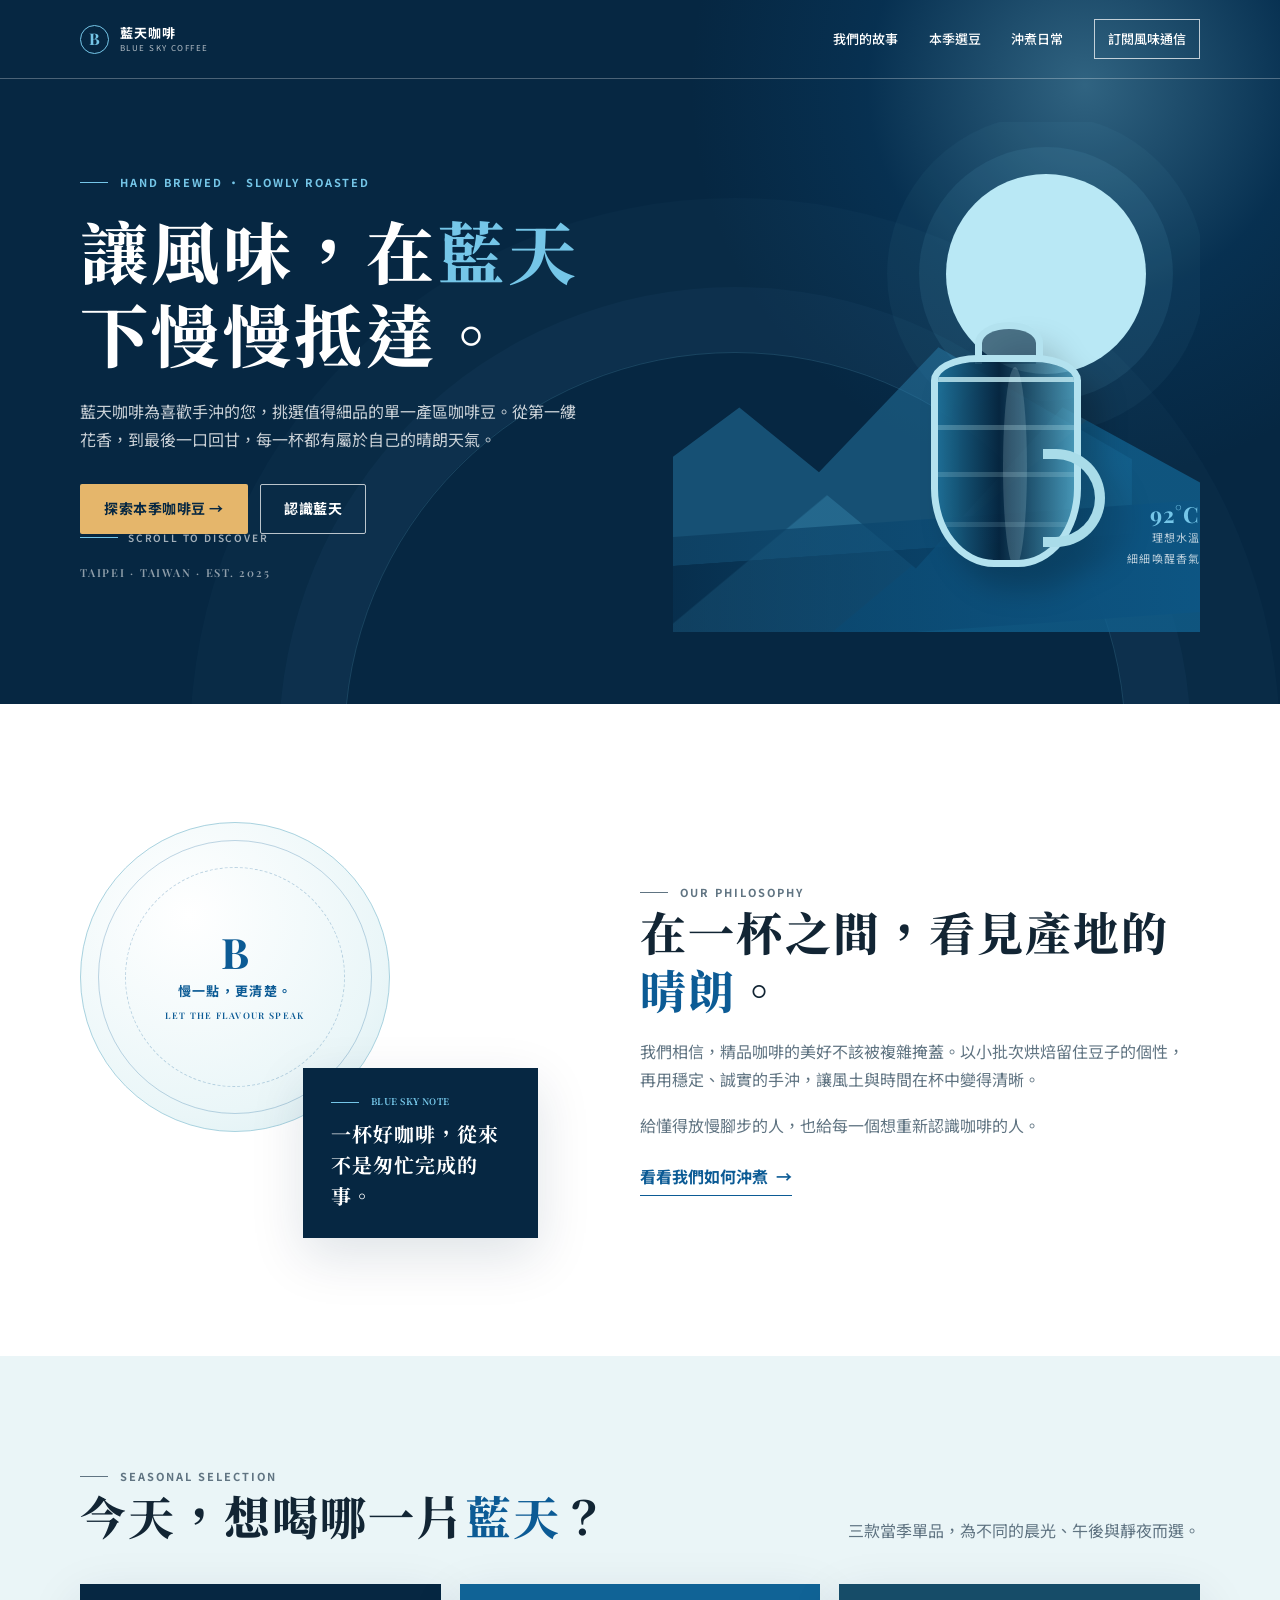
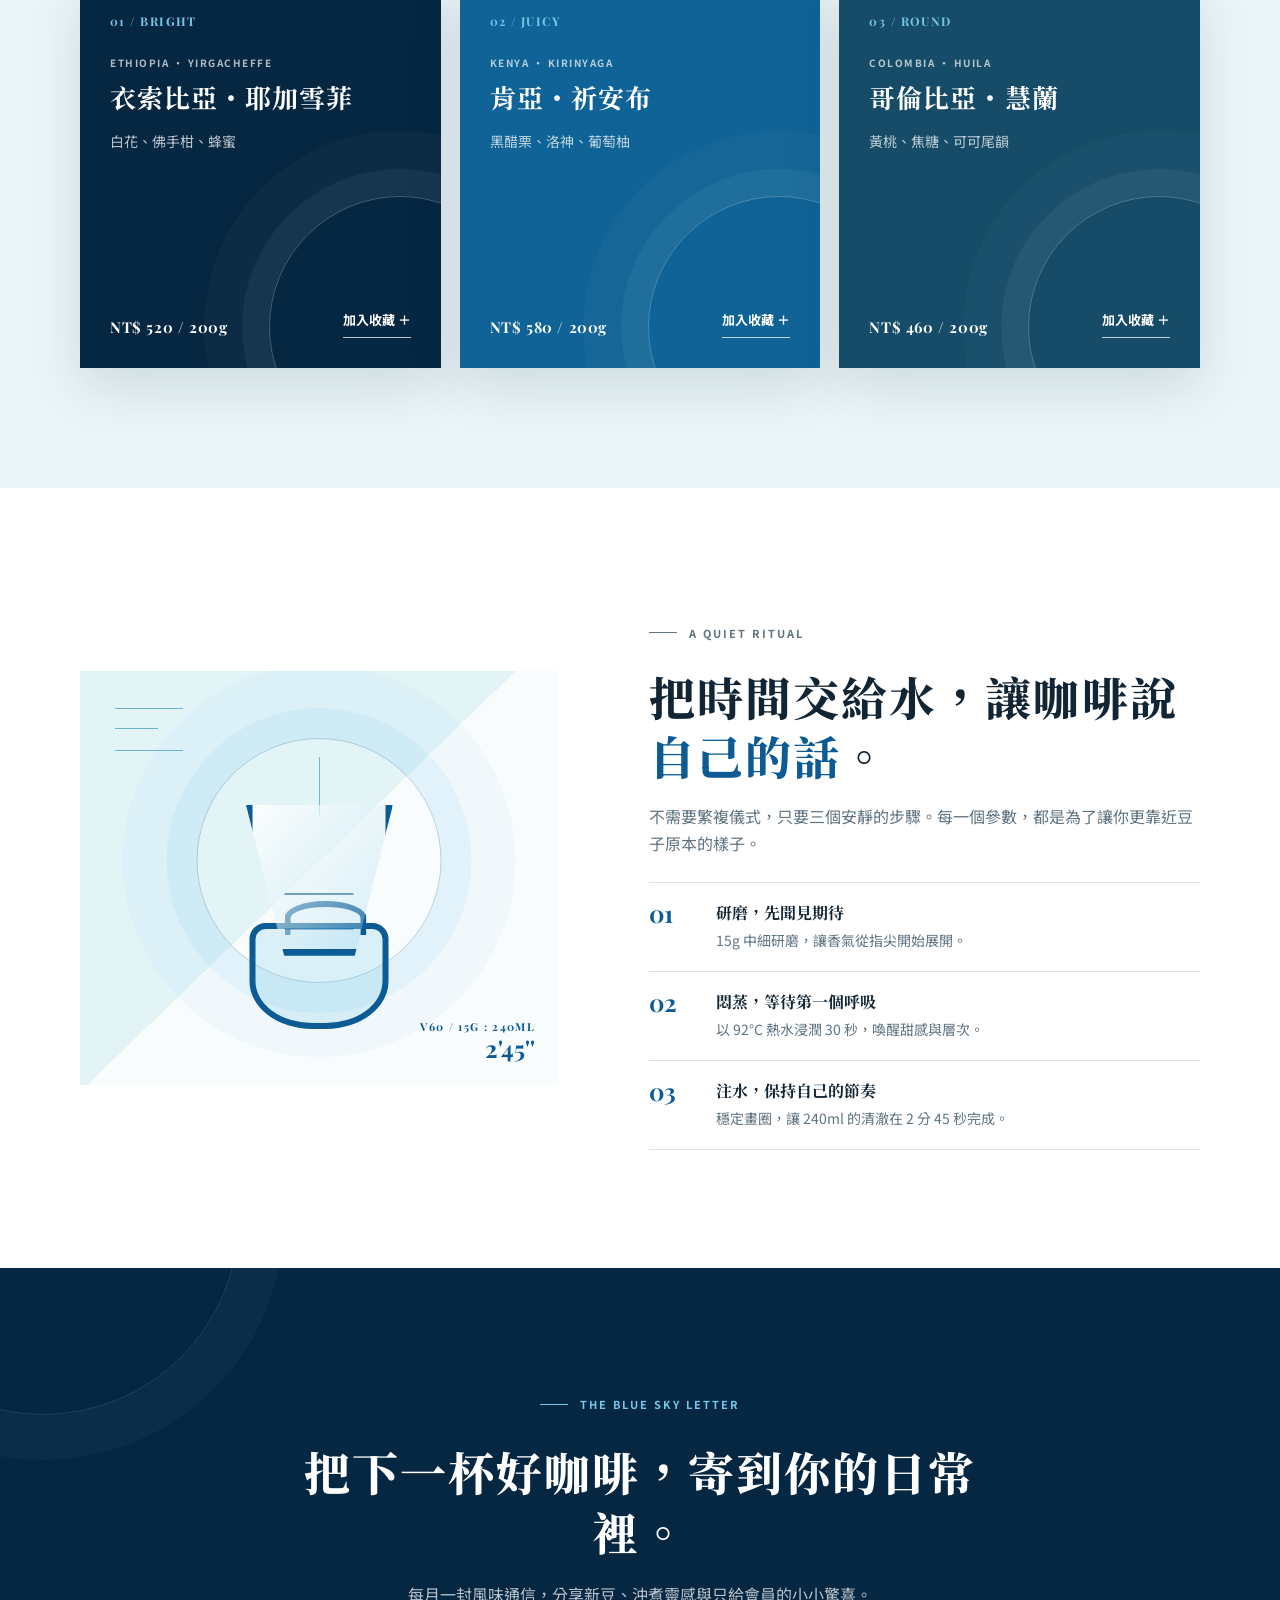
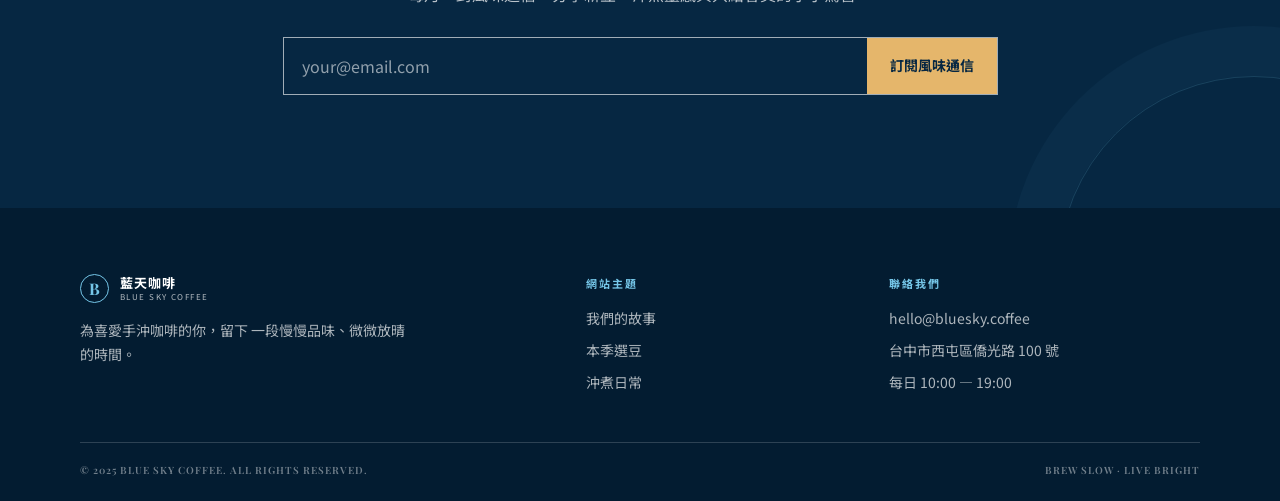
==== onepage/index.html @ f4da124b "Initial commit" ====
<!doctype html>
<html lang="zh-Hant">
<head>
  <meta charset="UTF-8">
  <meta name="viewport" content="width=device-width, initial-scale=1.0">
  <meta name="description" content="藍天咖啡，為手沖咖啡愛好者挑選當季精品咖啡豆，讓每一杯都清澈、明亮、值得細品。">
  <title>藍天咖啡｜讓風味，慢慢抵達</title>
  <link rel="preconnect" href="https://fonts.googleapis.com">
  <link rel="preconnect" href="https://fonts.gstatic.com" crossorigin>
  <link href="https://fonts.googleapis.com/css2?family=Noto+Sans+TC:wght@400;500;600;700&family=Noto+Serif+TC:wght@600;700;800;900&family=Playfair+Display:wght@600;700&display=swap" rel="stylesheet">
  <style>
    :root {
      --navy: #062742;
      --blue: #0c5b95;
      --sky: #75c6e8;
      --mist: #eaf5f7;
      --cream: #fbfaf6;
      --ink: #122534;
      --muted: #607482;
      --line: #d7e4e8;
      --sand: #e5b66b;
      --shadow: 0 18px 50px rgba(6, 39, 66, .13);
    }

    * { box-sizing: border-box; }
    html { scroll-behavior: smooth; }
    body {
      margin: 0;
      color: var(--ink);
      background: var(--cream);
      font: 16px/1.7 "Noto Sans TC", sans-serif;
      -webkit-font-smoothing: antialiased;
    }
    a { color: inherit; text-decoration: none; }
    button, input { font: inherit; }
    button { cursor: pointer; }
    .wrap { width: min(1120px, calc(100% - 48px)); margin: 0 auto; }
    .eyebrow {
      display: flex;
      align-items: center;
      gap: 12px;
      margin: 0 0 18px;
      color: var(--blue);
      font-size: 11px;
      font-weight: 700;
      letter-spacing: .18em;
    }
    .eyebrow::before { width: 28px; height: 1px; background: currentColor; content: ""; }
    .section-title {
      margin: 0;
      font: 800 clamp(30px, 4vw, 46px)/1.28 "Noto Serif TC", serif;
      letter-spacing: .045em;
    }
    .text-blue { color: var(--blue); }
    .button, .outline-link {
      display: inline-flex;
      min-height: 50px;
      align-items: center;
      justify-content: center;
      padding: 10px 23px;
      border: 1px solid transparent;
      border-radius: 2px;
      font-size: 14px;
      font-weight: 700;
      letter-spacing: .04em;
      transition: transform .25s ease, background-color .25s ease, color .25s ease, border-color .25s ease;
    }
    .button:hover, .outline-link:hover { transform: translateY(-2px); }
    .button--sand { color: var(--navy); background: var(--sand); }
    .button--sand:hover { background: #f1cb8b; }
    .button--dark { color: var(--navy); background: #fff; }
    .outline-link { border-color: rgba(255,255,255,.72); color: #fff; }
    .outline-link:hover { color: var(--navy); background: #fff; }
    :focus-visible { outline: 3px solid var(--sky); outline-offset: 4px; }

    /* Header & hero */
    .site-header { position: absolute; z-index: 20; top: 0; left: 0; width: 100%; border-bottom: 1px solid rgba(255,255,255,.28); }
    .nav { min-height: 78px; display: flex; align-items: center; justify-content: space-between; gap: 20px; }
    .brand { display: inline-flex; align-items: center; gap: 11px; color: #fff; }
    .brand-mark { width: 29px; height: 29px; display: grid; place-items: center; border: 1px solid var(--sky); border-radius: 50%; color: var(--sky); font: 700 16px/1 "Playfair Display", serif; }
    .brand-copy { display: grid; line-height: 1.05; }
    .brand-copy strong { font-size: 13px; letter-spacing: .08em; }
    .brand-copy small { margin-top: 4px; font-size: 8px; letter-spacing: .18em; opacity: .7; }
    .nav-links { display: flex; align-items: center; gap: clamp(16px, 2.4vw, 31px); }
    .nav-links a { position: relative; color: #fff; font-size: 13px; font-weight: 500; white-space: nowrap; }
    .nav-links a:not(.nav-cta)::after { position: absolute; right: 0; bottom: -5px; left: auto; width: 0; height: 1px; background: var(--sky); content: ""; transition: width .25s ease; }
    .nav-links a:not(.nav-cta):hover::after { right: auto; left: 0; width: 100%; }
    .nav-links .nav-cta { padding: 8px 13px; border: 1px solid rgba(255,255,255,.72); }
    .nav-links .nav-cta:hover { color: var(--navy); background: #fff; }
    .menu-toggle { display: none; width: 42px; height: 42px; border: 1px solid rgba(255,255,255,.7); color: #fff; background: transparent; font-size: 23px; line-height: 1; }

    .hero { position: relative; min-height: 704px; overflow: hidden; color: #fff; background: var(--navy); isolation: isolate; }
    .hero::before { position: absolute; z-index: -2; top: -320px; right: -210px; width: 810px; height: 810px; border-radius: 50%; background: radial-gradient(circle, rgba(117,198,232,.38), rgba(12,91,149,.18) 38%, transparent 69%); content: ""; }
    .hero::after { position: absolute; z-index: -1; right: 12%; bottom: -430px; width: 780px; height: 780px; border: 1px solid rgba(117,198,232,.18); border-radius: 50%; box-shadow: 0 0 0 65px rgba(117,198,232,.035), 0 0 0 154px rgba(117,198,232,.025); content: ""; }
    .hero-grid { min-height: 704px; display: grid; grid-template-columns: 1.02fr .98fr; gap: 45px; align-items: center; padding: 122px 0 72px; }
    .hero-copy { position: relative; z-index: 2; }
    .hero .eyebrow { color: var(--sky); }
    .hero h1 { max-width: 650px; margin: 0 0 23px; font: 800 clamp(42px, 5.5vw, 68px)/1.22 "Noto Serif TC", serif; letter-spacing: .05em; }
    .hero h1 span { color: var(--sky); }
    .hero-lede { max-width: 500px; margin: 0; color: rgba(255,255,255,.79); font-size: 16px; }
    .hero-actions { display: flex; flex-wrap: wrap; gap: 12px; margin-top: 31px; }
    .hero-note { margin: 31px 0 0; color: rgba(255,255,255,.55); font: 600 11px/1.5 "Playfair Display", serif; letter-spacing: .16em; }
    .scroll-cue { position: absolute; bottom: 35px; left: 0; display: flex; align-items: center; gap: 10px; color: rgba(255,255,255,.63); font-size: 10px; font-weight: 600; letter-spacing: .18em; }
    .scroll-cue::before { width: 38px; height: 1px; background: var(--sky); content: ""; }

    .hero-art { position: relative; align-self: stretch; min-height: 470px; overflow: hidden; }
    .hero-art .sun { position: absolute; top: 52px; right: 54px; width: clamp(138px, 18vw, 200px); aspect-ratio: 1; border-radius: 50%; background: #b9e8f5; box-shadow: 0 0 0 27px rgba(117,198,232,.09), 0 0 0 59px rgba(117,198,232,.045); }
    .mountain { position: absolute; right: -11%; bottom: 6px; width: 116%; height: 260px; transform: skewY(-9deg); transform-origin: right bottom; background: linear-gradient(146deg, transparent 0 27%, rgba(61,145,184,.36) 27.3% 48%, rgba(17,97,143,.77) 48.3%); clip-path: polygon(0 62%, 28% 20%, 44% 57%, 68% 4%, 100% 57%, 100% 100%, 0 100%); }
    .mountain--back { right: 13%; bottom: 98px; width: 108%; height: 220px; opacity: .46; transform: skewY(-4deg); background: #2a81ae; clip-path: polygon(0 84%, 31% 30%, 45% 62%, 66% 9%, 100% 66%, 100% 100%, 0 100%); }
    .horizon { position: absolute; right: -4%; bottom: 0; width: 116%; height: 112px; background: linear-gradient(90deg, rgba(7,45,75,.5), #0d5684); transform: skewY(-4deg); }
    .coffee-vessel { position: absolute; z-index: 4; right: 18%; bottom: 36px; width: 192px; height: 274px; filter: drop-shadow(18px 22px 14px rgba(0,0,0,.22)); }
    .vessel-neck { position: absolute; top: 0; left: 62px; width: 68px; height: 42px; border: 7px solid #b3e2ef; border-bottom: 0; border-radius: 50% 50% 0 0; background: rgba(6,39,66,.62); }
    .vessel-body { position: absolute; top: 33px; left: 18px; width: 150px; height: 212px; border: 7px solid #b3e2ef; border-radius: 31% 31% 42% 42% / 12% 12% 37% 37%; background: linear-gradient(90deg, rgba(30,112,151,.9), rgba(5,35,60,.9) 45%, rgba(83,167,198,.8)); overflow: hidden; }
    .vessel-body::before { position: absolute; top: 15px; left: 0; width: 100%; height: 5px; background: rgba(197,237,244,.8); box-shadow: 0 48px rgba(197,237,244,.25), 0 95px rgba(197,237,244,.18), 0 145px rgba(197,237,244,.13); content: ""; }
    .vessel-body::after { position: absolute; top: 5px; left: 48%; width: 24px; height: 200px; border-radius: 50%; background: rgba(218,247,251,.17); content: ""; }
    .vessel-handle { position: absolute; right: 0; bottom: 49px; width: 62px; height: 98px; border: 10px solid #a9dce9; border-left: 0; border-radius: 0 53px 53px 0; }
    .art-label { position: absolute; z-index: 5; right: 0; bottom: 64px; display: grid; gap: 3px; color: rgba(255,255,255,.73); font-size: 11px; letter-spacing: .1em; text-align: right; }
    .art-label strong { color: var(--sky); font: 700 22px/1 "Playfair Display", serif; }

    /* Story */
    .story { padding: 118px 0; background: #fff; }
    .story-grid { display: grid; grid-template-columns: .9fr 1.1fr; gap: clamp(45px, 8vw, 105px); align-items: center; }
    .story-visual { position: relative; min-height: 416px; }
    .seal { position: absolute; top: 0; left: 0; width: 310px; height: 310px; display: grid; place-items: center; border: 1px solid #a8d2df; border-radius: 50%; color: var(--blue); background: radial-gradient(circle at 35% 30%, #fff 0, #eaf6f8 68%, #d9edf1 100%); }
    .seal::before, .seal::after { position: absolute; border: 1px solid rgba(12,91,149,.25); border-radius: 50%; content: ""; }
    .seal::before { inset: 17px; }
    .seal::after { inset: 44px; border-style: dashed; }
    .seal-inner { position: relative; z-index: 1; display: grid; gap: 7px; text-align: center; }
    .seal-inner b { font: 700 42px/1 "Playfair Display", serif; }
    .seal-inner span { font-size: 13px; font-weight: 700; letter-spacing: .1em; }
    .seal-inner small { font: 600 9px/1.5 "Playfair Display", serif; letter-spacing: .15em; }
    .blue-note { position: absolute; right: 0; bottom: 0; width: 235px; padding: 27px 28px; color: #fff; background: var(--navy); box-shadow: var(--shadow); }
    .blue-note .eyebrow { margin-bottom: 9px; color: var(--sky); font-size: 9px; }
    .blue-note p { margin: 0; font: 700 20px/1.55 "Noto Serif TC", serif; letter-spacing: .05em; }
    .story-copy p { margin: 19px 0 0; color: var(--muted); }
    .inline-link { display: inline-flex; align-items: center; gap: 8px; margin-top: 24px; padding-bottom: 5px; border-bottom: 1px solid var(--blue); color: var(--blue); font-weight: 700; }
    .inline-link:hover { color: var(--navy); }

    /* Coffee collection */
    .coffee { padding: 111px 0 120px; background: var(--mist); }
    .section-heading { display: flex; align-items: end; justify-content: space-between; gap: 40px; margin-bottom: 39px; }
    .section-heading p { max-width: 370px; margin: 0; color: var(--muted); }
    .coffee-grid { display: grid; grid-template-columns: repeat(3, 1fr); gap: 19px; }
    .coffee-card { position: relative; min-height: 384px; display: flex; flex-direction: column; overflow: hidden; padding: 30px; color: #fff; background: var(--navy); box-shadow: var(--shadow); }
    .coffee-card:nth-child(2) { background: #106396; }
    .coffee-card:nth-child(3) { background: #164c68; }
    .coffee-card::after { position: absolute; right: -90px; bottom: -90px; width: 260px; height: 260px; border: 1px solid rgba(255,255,255,.24); border-radius: 50%; box-shadow: 0 0 0 27px rgba(255,255,255,.045), 0 0 0 65px rgba(255,255,255,.025); content: ""; }
    .card-top, .coffee-card h3, .flavour, .card-footer { position: relative; z-index: 1; }
    .card-top { color: var(--sky); font: 700 12px/1.3 "Playfair Display", serif; letter-spacing: .12em; }
    .origin { margin: 25px 0 8px; color: rgba(255,255,255,.69); font-size: 10px; font-weight: 700; letter-spacing: .15em; }
    .coffee-card h3 { margin: 0; font: 700 26px/1.38 "Noto Serif TC", serif; letter-spacing: .04em; }
    .flavour { margin: 15px 0 0; color: rgba(255,255,255,.73); font-size: 14px; }
    .card-footer { display: flex; align-items: end; justify-content: space-between; gap: 14px; margin-top: auto; }
    .price { font: 700 15px/1.3 "Playfair Display", serif; letter-spacing: .04em; }
    .save-coffee { padding: 0 0 5px; border: 0; border-bottom: 1px solid rgba(255,255,255,.72); color: #fff; background: transparent; font-size: 13px; font-weight: 700; white-space: nowrap; transition: color .2s, border-color .2s; }
    .save-coffee:hover { border-color: var(--sand); color: var(--sand); }

    /* Brew */
    .brew { padding: 118px 0; background: #fff; }
    .brew-grid { display: grid; grid-template-columns: .93fr 1.07fr; gap: clamp(42px, 8vw, 90px); align-items: center; }
    .brew-art { position: relative; height: 414px; overflow: hidden; background: linear-gradient(136deg, #e3f4f7 0 48%, #f8fcfc 48% 100%); }
    .brew-art::before { position: absolute; top: 37px; left: 35px; width: 68px; height: 41px; border-top: 1px solid #6cb4ce; border-bottom: 1px solid #6cb4ce; content: ""; }
    .brew-art::after { position: absolute; top: 57px; left: 35px; width: 43px; border-top: 1px solid #6cb4ce; content: ""; }
    .water-rings { position: absolute; top: 67px; left: 50%; width: 245px; height: 245px; border: 1px solid rgba(12,91,149,.27); border-radius: 50%; transform: translateX(-50%); box-shadow: 0 0 0 30px rgba(117,198,232,.12), 0 0 0 74px rgba(117,198,232,.065); }
    .water-rings::before { position: absolute; top: 18px; left: 50%; width: 1px; height: 58px; background: #6bb8d1; content: ""; transform: translateX(-50%); }
    .dripper { position: absolute; z-index: 2; top: 134px; left: 50%; width: 147px; height: 151px; border: 7px solid var(--blue); border-top: 0; background: linear-gradient(130deg, rgba(255,255,255,.85), rgba(117,198,232,.25)); clip-path: polygon(0 0, 100% 0, 74% 100%, 26% 100%); transform: translateX(-50%); }
    .dripper::after { position: absolute; right: 32px; bottom: 19px; left: 32px; height: 33px; border-top: 2px solid rgba(12,91,149,.55); border-bottom: 2px solid rgba(12,91,149,.35); content: ""; }
    .carafe { position: absolute; z-index: 1; bottom: 56px; left: 50%; width: 139px; height: 106px; border: 6px solid var(--blue); border-radius: 16px 16px 45% 45%; background: rgba(117,198,232,.23); transform: translateX(-50%); }
    .carafe::before { position: absolute; top: -28px; left: 29px; width: 70px; height: 28px; border: 6px solid var(--blue); border-bottom: 0; border-radius: 50% 50% 0 0; content: ""; }
    .brew-caption { position: absolute; right: 24px; bottom: 19px; color: var(--blue); text-align: right; }
    .brew-caption span { display: block; font: 700 11px/1.5 "Playfair Display", serif; letter-spacing: .12em; }
    .brew-caption strong { font: 700 24px/1.1 "Playfair Display", serif; }
    .brew-copy > p { margin: 18px 0 25px; color: var(--muted); }
    .brew-steps { border-top: 1px solid var(--line); }
    .brew-step { display: grid; grid-template-columns: 52px 1fr; gap: 15px; padding: 18px 0; border-bottom: 1px solid var(--line); }
    .step-number { color: var(--blue); font: 700 24px/1 "Playfair Display", serif; }
    .brew-step h3 { margin: 0; font: 700 16px/1.5 "Noto Serif TC", serif; }
    .brew-step p { margin: 4px 0 0; color: var(--muted); font-size: 14px; }

    /* Subscribe and footer */
    .visit { position: relative; overflow: hidden; padding: 108px 0 113px; color: #fff; text-align: center; background: var(--navy); }
    .visit::before, .visit::after { position: absolute; width: 390px; height: 390px; border: 1px solid rgba(117,198,232,.17); border-radius: 50%; content: ""; }
    .visit::before { top: -245px; left: -153px; box-shadow: 0 0 0 45px rgba(117,198,232,.035); }
    .visit::after { right: -170px; bottom: -260px; box-shadow: 0 0 0 50px rgba(117,198,232,.035); }
    .visit .wrap { position: relative; z-index: 1; max-width: 715px; }
    .visit .eyebrow { justify-content: center; color: var(--sky); }
    .visit h2 { margin: 0; font: 800 clamp(30px, 4vw, 46px)/1.3 "Noto Serif TC", serif; letter-spacing: .045em; }
    .visit p { max-width: 510px; margin: 19px auto 29px; color: rgba(255,255,255,.72); }
    .subscribe-form { display: flex; min-height: 58px; border: 1px solid rgba(255,255,255,.62); }
    .subscribe-form input { min-width: 0; flex: 1; padding: 0 18px; border: 0; color: #fff; outline: none; background: transparent; }
    .subscribe-form input::placeholder { color: rgba(255,255,255,.56); }
    .subscribe-form button { padding: 0 23px; border: 0; color: var(--navy); background: var(--sand); font-size: 14px; font-weight: 700; white-space: nowrap; transition: background .2s; }
    .subscribe-form button:hover { background: #f1cb8b; }
    .site-footer { padding: 66px 0 23px; color: rgba(255,255,255,.68); background: #031c31; }
    .footer-grid { display: grid; grid-template-columns: 1.45fr .8fr 1fr; gap: 55px; padding-bottom: 48px; }
    .footer-brand .brand { margin-bottom: 16px; }
    .footer-brand p { max-width: 330px; margin: 0; font-size: 14px; }
    .footer-title { margin: 0 0 14px; color: var(--sky); font-size: 11px; font-weight: 700; letter-spacing: .18em; }
    .footer-links { display: grid; gap: 8px; font-size: 14px; }
    .footer-links a:hover { color: var(--sky); }
    .footer-links address { font-style: normal; }
    .footer-bottom { display: flex; justify-content: space-between; gap: 20px; padding-top: 20px; border-top: 1px solid rgba(255,255,255,.17); color: rgba(255,255,255,.44); font: 600 10px/1.5 "Playfair Display", serif; letter-spacing: .1em; }

    .toast { position: fixed; z-index: 50; right: 22px; bottom: 22px; max-width: min(370px, calc(100vw - 44px)); padding: 14px 18px; border-left: 3px solid var(--sand); color: #fff; background: var(--navy); box-shadow: var(--shadow); font-size: 14px; opacity: 0; pointer-events: none; transform: translateY(12px); transition: opacity .25s ease, transform .25s ease; }
    .toast.show { opacity: 1; transform: translateY(0); }
    .reveal { opacity: 0; transform: translateY(18px); transition: opacity .65s ease, transform .65s ease; }
    .reveal.visible { opacity: 1; transform: translateY(0); }

    @media (max-width: 820px) {
      .menu-toggle { display: grid; place-items: center; }
      .nav { position: relative; }
      .nav-links { position: absolute; top: 78px; right: -24px; left: -24px; max-height: 0; display: grid; gap: 0; overflow: hidden; background: #05233c; transition: max-height .35s ease; }
      .nav-links.open { max-height: 300px; border-top: 1px solid rgba(255,255,255,.16); }
      .nav-links a { display: block; padding: 13px 24px; }
      .nav-links .nav-cta { margin: 5px 24px 15px; padding: 10px 13px; text-align: center; }
      .hero { min-height: 710px; }
      .hero-grid { min-height: 710px; grid-template-columns: 1fr; gap: 0; padding: 118px 0 43px; }
      .hero-art { min-height: 276px; margin-top: -9px; }
      .hero-art .sun { top: 19px; right: 20%; width: 130px; }
      .mountain { height: 180px; }
      .mountain--back { bottom: 69px; height: 150px; }
      .coffee-vessel { right: 17%; bottom: -12px; transform: scale(.72); transform-origin: bottom right; }
      .art-label { display: none; }
      .scroll-cue { display: none; }
      .story-grid, .brew-grid { grid-template-columns: 1fr; }
      .story-visual { max-width: 525px; width: 100%; min-height: 400px; }
      .coffee-grid { grid-template-columns: repeat(2, 1fr); }
      .coffee-card:nth-child(3) { grid-column: span 2; }
      .footer-grid { grid-template-columns: 1fr 1fr; }
      .footer-brand { grid-column: 1 / -1; }
    }
    @media (max-width: 560px) {
      .wrap { width: calc(100% - 34px); }
      .nav-links { right: -17px; left: -17px; }
      .hero { min-height: 680px; }
      .hero-grid { min-height: 680px; padding-top: 106px; }
      .hero h1 { font-size: 40px; }
      .hero-lede { font-size: 14px; }
      .hero-actions { gap: 9px; margin-top: 24px; }
      .hero-actions .button, .hero-actions .outline-link { min-height: 46px; padding: 8px 15px; font-size: 13px; }
      .hero-note { margin-top: 21px; }
      .hero-art { min-height: 219px; }
      .hero-art .sun { width: 92px; }
      .coffee-vessel { right: 5%; bottom: -48px; transform: scale(.57); }
      .story, .coffee, .brew { padding: 76px 0; }
      .seal { width: 245px; height: 245px; }
      .seal-inner b { font-size: 35px; }
      .story-visual { min-height: 347px; }
      .blue-note { width: 185px; padding: 20px; }
      .blue-note p { font-size: 16px; }
      .section-heading { display: block; margin-bottom: 28px; }
      .section-heading p { margin-top: 14px; font-size: 14px; }
      .coffee-grid { grid-template-columns: 1fr; }
      .coffee-card, .coffee-card:nth-child(3) { min-height: 330px; grid-column: auto; }
      .coffee-card { padding: 25px; }
      .brew-art { height: 310px; }
      .water-rings { top: 45px; width: 178px; height: 178px; box-shadow: 0 0 0 23px rgba(117,198,232,.12), 0 0 0 53px rgba(117,198,232,.065); }
      .dripper { top: 95px; transform: translateX(-50%) scale(.75); }
      .carafe { bottom: 37px; transform: translateX(-50%) scale(.75); }
      .visit { padding: 76px 0; }
      .subscribe-form { display: grid; gap: 0; border: 0; }
      .subscribe-form input { min-height: 54px; border: 1px solid rgba(255,255,255,.62); }
      .subscribe-form button { min-height: 54px; margin-top: 10px; }
      .footer-grid { grid-template-columns: 1fr; gap: 33px; }
      .footer-brand { grid-column: auto; }
      .footer-bottom { display: grid; gap: 8px; }
    }
    @media (prefers-reduced-motion: reduce) {
      html { scroll-behavior: auto; }
      *, *::before, *::after { transition-duration: .01ms !important; animation-duration: .01ms !important; animation-iteration-count: 1 !important; }
      .reveal { opacity: 1; transform: none; }
    }
  </style>
</head>
<body>
  <header class="site-header" id="top">
    <nav class="nav wrap" aria-label="主要導覽">
      <a class="brand" href="#top" aria-label="回到藍天咖啡首頁">
        <span class="brand-mark" aria-hidden="true">B</span>
        <span class="brand-copy"><strong>藍天咖啡</strong><small>BLUE SKY COFFEE</small></span>
      </a>
      <button class="menu-toggle" type="button" aria-controls="navLinks" aria-expanded="false" aria-label="開啟導覽選單">☰</button>
      <div class="nav-links" id="navLinks">
        <a href="#story">我們的故事</a>
        <a href="#coffee">本季選豆</a>
        <a href="#brew">沖煮日常</a>
        <a class="nav-cta" href="#visit">訂閱風味通信</a>
      </div>
    </nav>
  </header>

  <main>
    <section class="hero" aria-labelledby="heroTitle">
      <div class="wrap hero-grid">
        <div class="hero-copy">
          <p class="eyebrow">HAND BREWED · SLOWLY ROASTED</p>
          <h1 id="heroTitle">讓風味，在<span>藍天</span>下慢慢抵達。</h1>
          <p class="hero-lede">藍天咖啡為喜歡手沖的您，挑選值得細品的單一產區咖啡豆。從第一縷花香，到最後一口回甘，每一杯都有屬於自己的晴朗天氣。</p>
          <div class="hero-actions">
            <a class="button button--sand" href="#coffee">探索本季咖啡豆 →</a>
            <a class="outline-link" href="#story">認識藍天</a>
          </div>
          <p class="hero-note">TAIPEI · TAIWAN · EST. 2025</p>
          <span class="scroll-cue">SCROLL TO DISCOVER</span>
        </div>
        <div class="hero-art" aria-hidden="true">
          <div class="sun"></div>
          <div class="mountain mountain--back"></div>
          <div class="mountain"></div>
          <div class="horizon"></div>
          <div class="coffee-vessel"><div class="vessel-neck"></div><div class="vessel-body"></div><div class="vessel-handle"></div></div>
          <div class="art-label"><strong>92°C</strong><span>理想水溫</span><span>細細喚醒香氣</span></div>
        </div>
      </div>
    </section>

    <section class="story" id="story" aria-labelledby="storyTitle">
      <div class="wrap story-grid">
        <div class="story-visual reveal" aria-hidden="true">
          <div class="seal"><div class="seal-inner"><b>B</b><span>慢一點，更清楚。</span><small>LET THE FLAVOUR SPEAK</small></div></div>
          <aside class="blue-note"><p class="eyebrow">BLUE SKY NOTE</p><p>一杯好咖啡，從來不是匆忙完成的事。</p></aside>
        </div>
        <div class="story-copy reveal">
          <p class="eyebrow">OUR PHILOSOPHY</p>
          <h2 class="section-title" id="storyTitle">在一杯之間，看見產地的<span class="text-blue">晴朗</span>。</h2>
          <p>我們相信，精品咖啡的美好不該被複雜掩蓋。以小批次烘焙留住豆子的個性，再用穩定、誠實的手沖，讓風土與時間在杯中變得清晰。</p>
          <p>給懂得放慢腳步的人，也給每一個想重新認識咖啡的人。</p>
          <a class="inline-link" href="#brew">看看我們如何沖煮 <span aria-hidden="true">→</span></a>
        </div>
      </div>
    </section>

    <section class="coffee" id="coffee" aria-labelledby="coffeeTitle">
      <div class="wrap">
        <div class="section-heading reveal">
          <div><p class="eyebrow">SEASONAL SELECTION</p><h2 class="section-title" id="coffeeTitle">今天，想喝哪一片<span class="text-blue">藍天</span>？</h2></div>
          <p>三款當季單品，為不同的晨光、午後與靜夜而選。</p>
        </div>
        <div class="coffee-grid">
          <article class="coffee-card reveal">
            <div class="card-top">01 / BRIGHT</div><p class="origin">ETHIOPIA · YIRGACHEFFE</p><h3>衣索比亞・耶加雪菲</h3><p class="flavour">白花、佛手柑、蜂蜜</p>
            <div class="card-footer"><span class="price">NT$ 520 / 200g</span><button class="save-coffee" type="button" data-coffee="衣索比亞・耶加雪菲">加入收藏 ＋</button></div>
          </article>
          <article class="coffee-card reveal">
            <div class="card-top">02 / JUICY</div><p class="origin">KENYA · KIRINYAGA</p><h3>肯亞・祈安布</h3><p class="flavour">黑醋栗、洛神、葡萄柚</p>
            <div class="card-footer"><span class="price">NT$ 580 / 200g</span><button class="save-coffee" type="button" data-coffee="肯亞・祈安布">加入收藏 ＋</button></div>
          </article>
          <article class="coffee-card reveal">
            <div class="card-top">03 / ROUND</div><p class="origin">COLOMBIA · HUILA</p><h3>哥倫比亞・慧蘭</h3><p class="flavour">黃桃、焦糖、可可尾韻</p>
            <div class="card-footer"><span class="price">NT$ 460 / 200g</span><button class="save-coffee" type="button" data-coffee="哥倫比亞・慧蘭">加入收藏 ＋</button></div>
          </article>
        </div>
      </div>
    </section>

    <section class="brew" id="brew" aria-labelledby="brewTitle">
      <div class="wrap brew-grid">
        <div class="brew-art reveal" aria-hidden="true"><div class="water-rings"></div><div class="dripper"></div><div class="carafe"></div><div class="brew-caption"><span>V60 / 15G : 240ML</span><strong>2'45''</strong></div></div>
        <div class="brew-copy reveal">
          <p class="eyebrow">A QUIET RITUAL</p>
          <h2 class="section-title" id="brewTitle">把時間交給水，讓咖啡說<span class="text-blue">自己的話</span>。</h2>
          <p>不需要繁複儀式，只要三個安靜的步驟。每一個參數，都是為了讓你更靠近豆子原本的樣子。</p>
          <div class="brew-steps">
            <div class="brew-step"><span class="step-number">01</span><div><h3>研磨，先聞見期待</h3><p>15g 中細研磨，讓香氣從指尖開始展開。</p></div></div>
            <div class="brew-step"><span class="step-number">02</span><div><h3>悶蒸，等待第一個呼吸</h3><p>以 92°C 熱水浸潤 30 秒，喚醒甜感與層次。</p></div></div>
            <div class="brew-step"><span class="step-number">03</span><div><h3>注水，保持自己的節奏</h3><p>穩定畫圈，讓 240ml 的清澈在 2 分 45 秒完成。</p></div></div>
          </div>
        </div>
      </div>
    </section>

    <section class="visit" id="visit" aria-labelledby="visitTitle">
      <div class="wrap reveal">
        <p class="eyebrow">THE BLUE SKY LETTER</p>
        <h2 id="visitTitle">把下一杯好咖啡，寄到你的日常裡。</h2>
        <p>每月一封風味通信，分享新豆、沖煮靈感與只給會員的小小驚喜。</p>
        <form class="subscribe-form" id="subscribeForm">
          <input type="email" aria-label="電子郵件地址" placeholder="your@email.com" required>
          <button type="submit">訂閱風味通信</button>
        </form>
      </div>
    </section>
  </main>

  <footer class="site-footer">
    <div class="wrap footer-grid">
      <div class="footer-brand"><a class="brand" href="#top" aria-label="回到藍天咖啡首頁"><span class="brand-mark" aria-hidden="true">B</span><span class="brand-copy"><strong>藍天咖啡</strong><small>BLUE SKY COFFEE</small></span></a><p>為喜愛手沖咖啡的你，留下 一段慢慢品味、微微放晴的時間。</p></div>
      <div><p class="footer-title">網站主題</p><div class="footer-links"><a href="#story">我們的故事</a><a href="#coffee">本季選豆</a><a href="#brew">沖煮日常</a></div></div>
      <div><p class="footer-title">聯絡我們</p><div class="footer-links"><a href="mailto:hello@bluesky.coffee">hello@bluesky.coffee</a><address>台中市西屯區僑光路 100 號</address><span>每日 10:00 — 19:00</span></div></div>
    </div>
    <div class="wrap footer-bottom"><span>© 2025 BLUE SKY COFFEE. ALL RIGHTS RESERVED.</span><span>BREW SLOW · LIVE BRIGHT</span></div>
  </footer>
  <div class="toast" role="status" aria-live="polite"></div>

  <script>
    (() => {
      const menuButton = document.querySelector('.menu-toggle');
      const navLinks = document.querySelector('.nav-links');
      const toast = document.querySelector('.toast');
      let toastTimer;

      const closeMenu = () => {
        navLinks.classList.remove('open');
        menuButton.setAttribute('aria-expanded', 'false');
        menuButton.setAttribute('aria-label', '開啟導覽選單');
        menuButton.textContent = '☰';
      };
      menuButton.addEventListener('click', () => {
        const opening = !navLinks.classList.contains('open');
        navLinks.classList.toggle('open', opening);
        menuButton.setAttribute('aria-expanded', String(opening));
        menuButton.setAttribute('aria-label', opening ? '關閉導覽選單' : '開啟導覽選單');
        menuButton.textContent = opening ? '×' : '☰';
      });
      navLinks.querySelectorAll('a').forEach(link => link.addEventListener('click', closeMenu));

      const showToast = message => {
        clearTimeout(toastTimer);
        toast.textContent = message;
        toast.classList.add('show');
        toastTimer = setTimeout(() => toast.classList.remove('show'), 2600);
      };
      document.querySelectorAll('[data-coffee]').forEach(button => {
        button.addEventListener('click', () => showToast(`已將「${button.dataset.coffee}」加入你的收藏。`));
      });
      document.querySelector('#subscribeForm').addEventListener('submit', event => {
        event.preventDefault();
        event.currentTarget.reset();
        showToast('謝謝訂閱，下一封晴朗的風味通信即將寄出。');
      });

      const revealItems = document.querySelectorAll('.reveal');
      const reducedMotion = window.matchMedia('(prefers-reduced-motion: reduce)').matches;
      if (!('IntersectionObserver' in window) || reducedMotion) {
        revealItems.forEach(item => item.classList.add('visible'));
      } else {
        const observer = new IntersectionObserver(entries => {
          entries.forEach(entry => {
            if (entry.isIntersecting) {
              entry.target.classList.add('visible');
              observer.unobserve(entry.target);
            }
          });
        }, { threshold: .12 });
        revealItems.forEach(item => observer.observe(item));
      }
    })();
  </script>
</body>
</html>
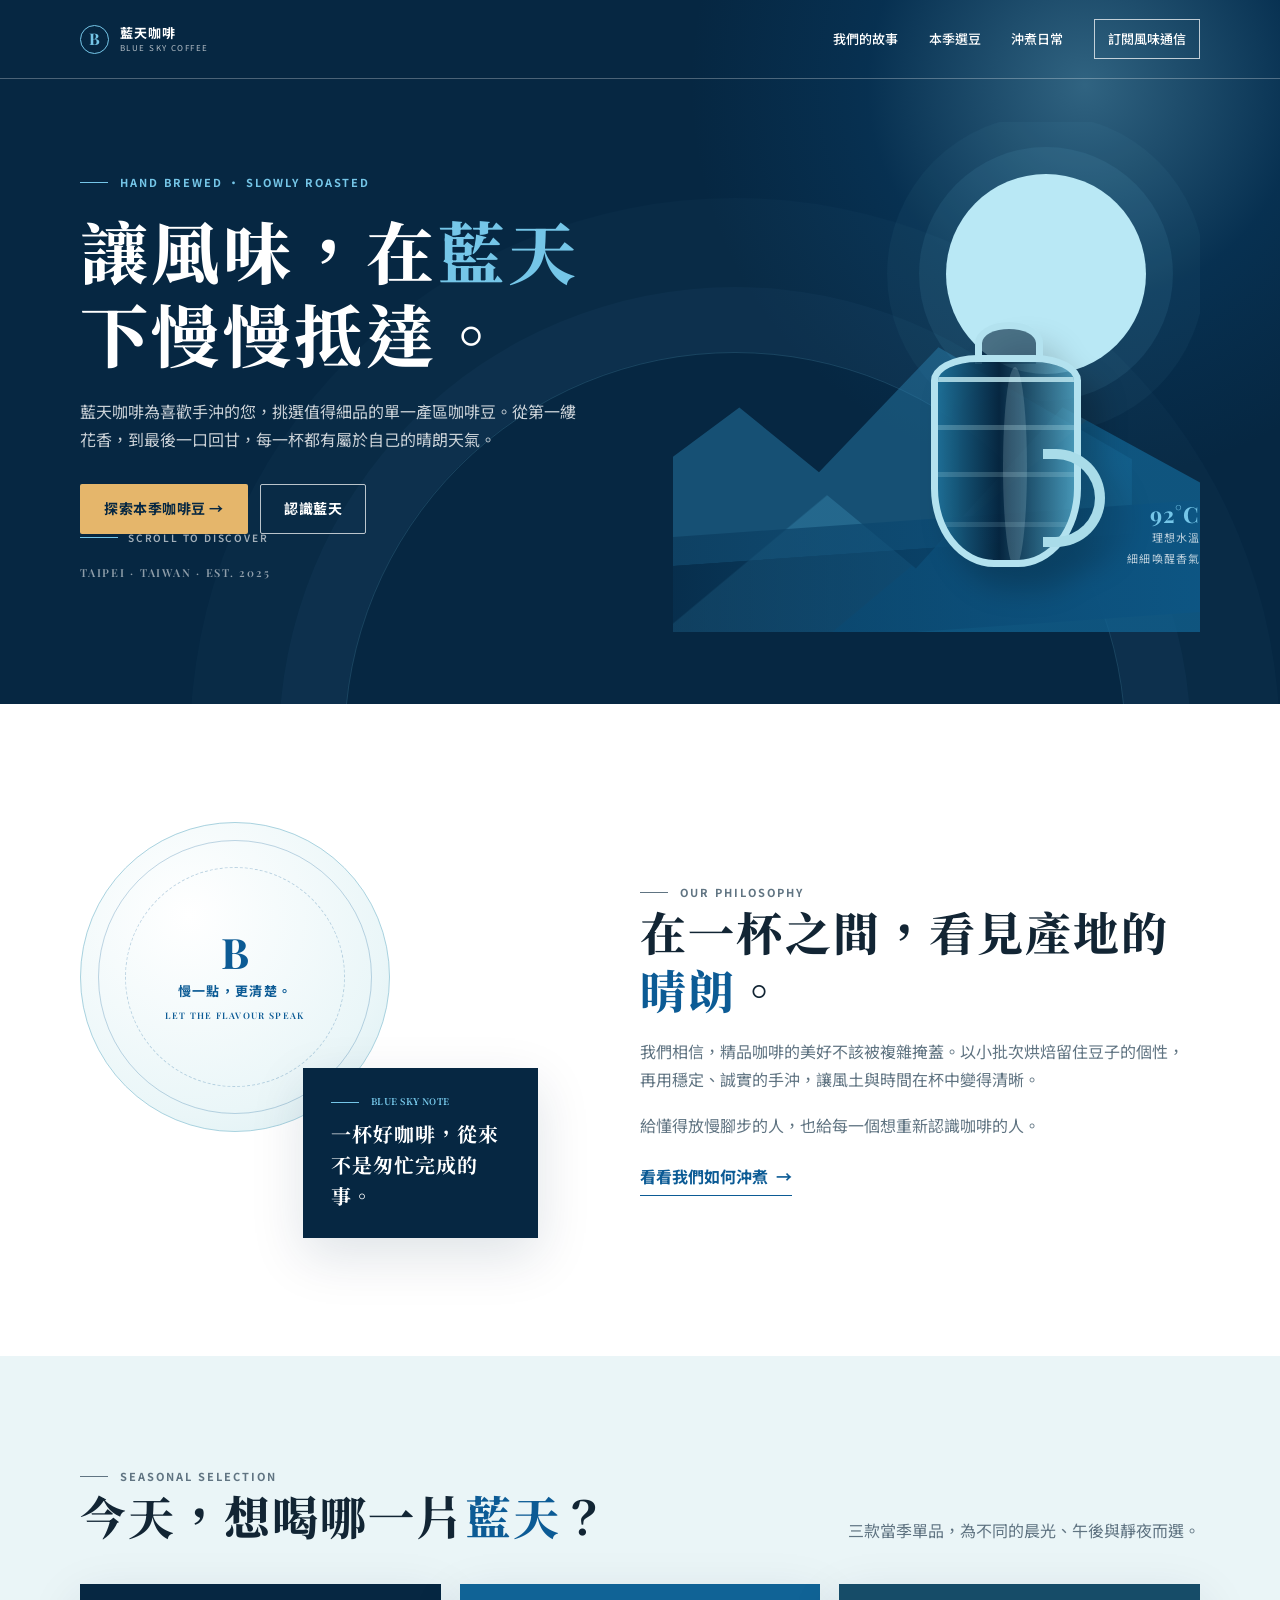
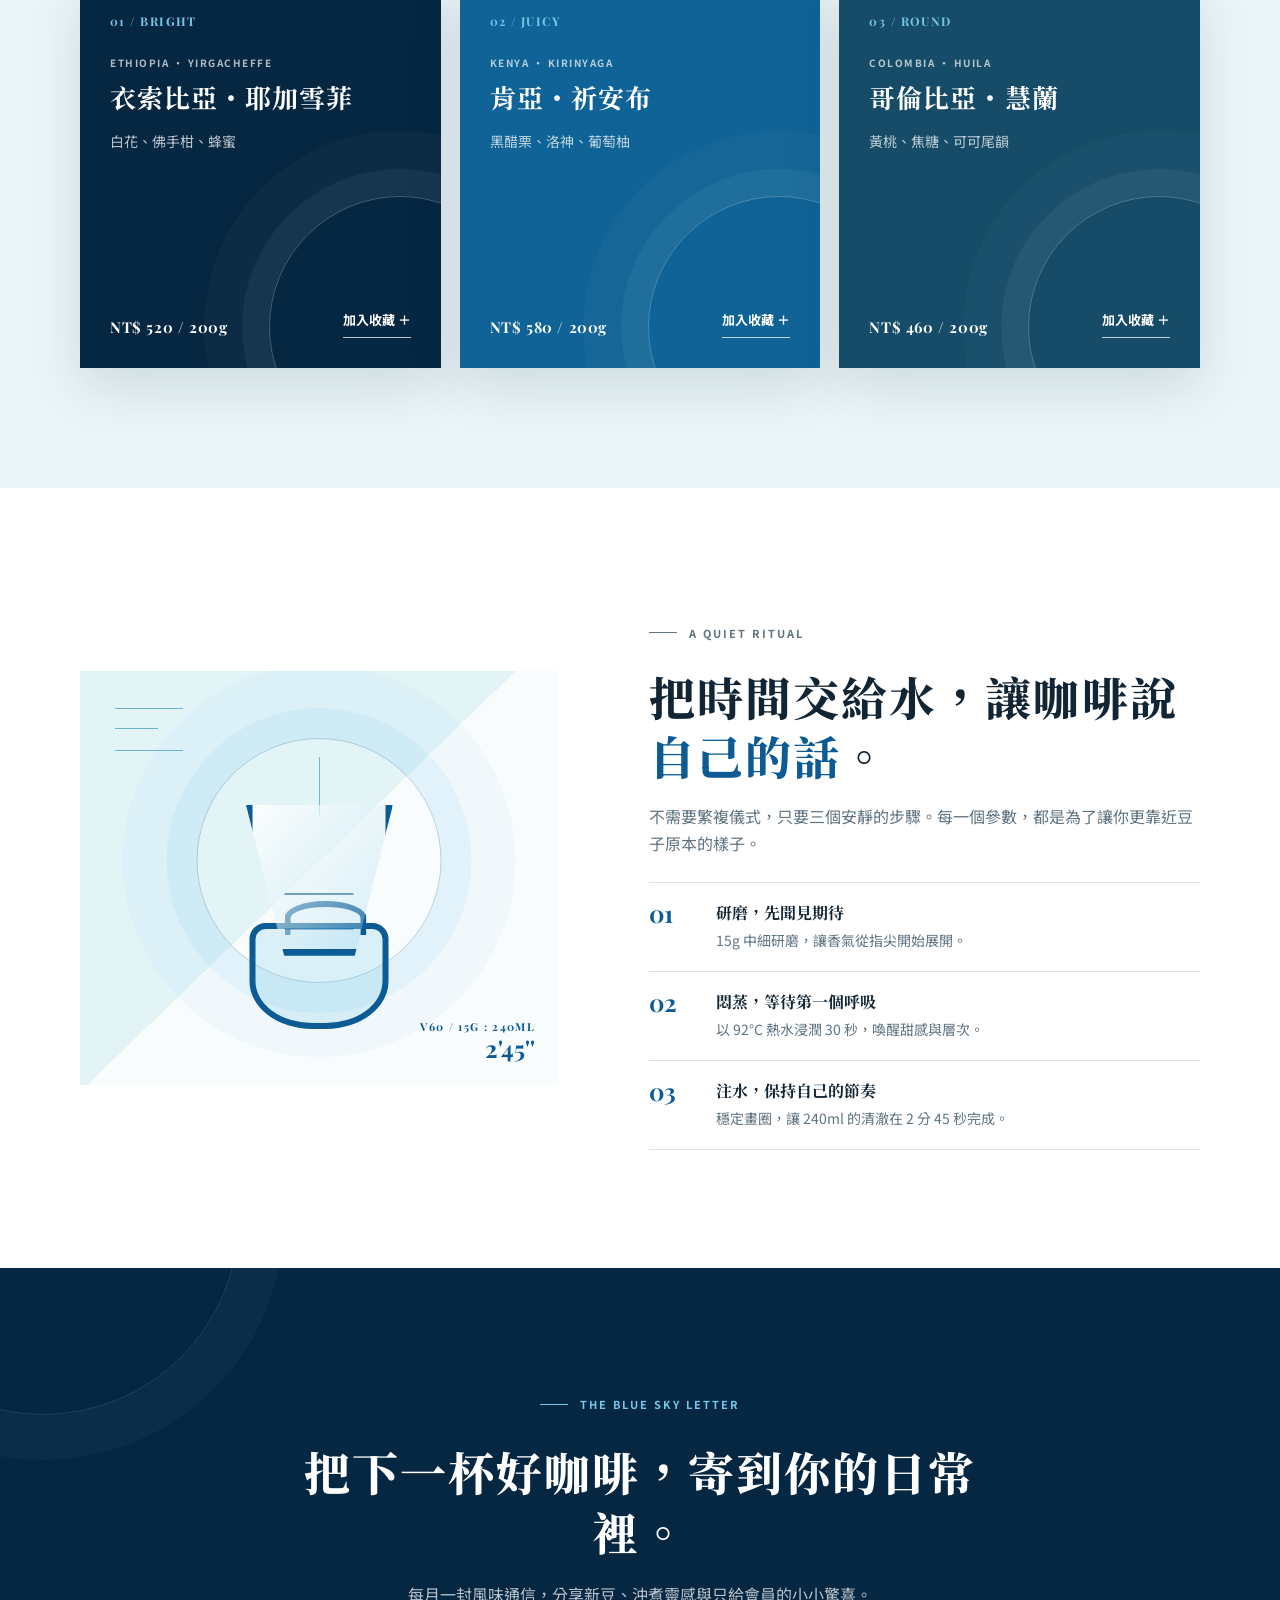
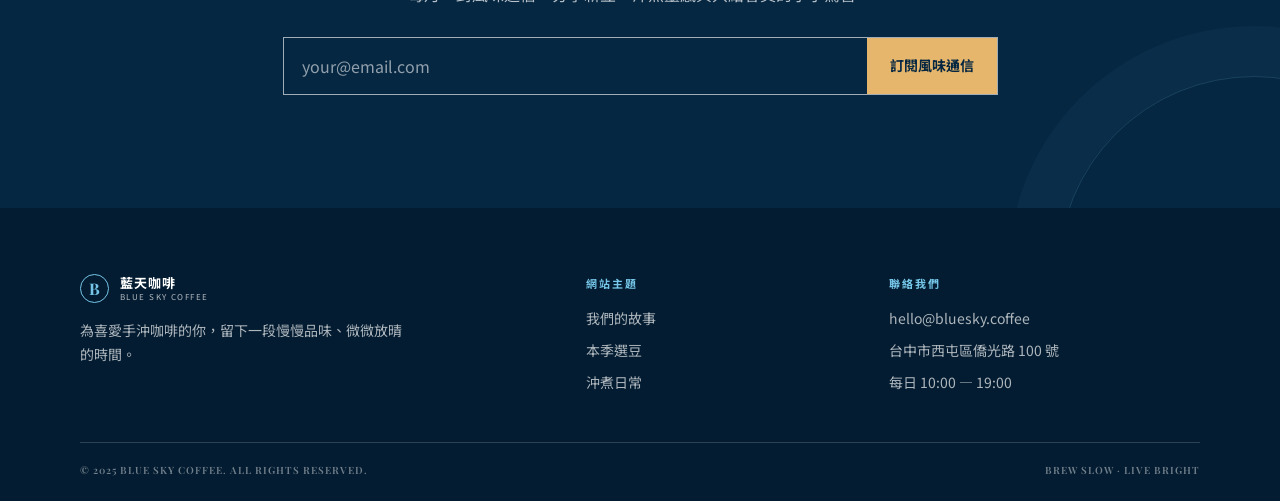
==== commit 1b935287: "11111" ====
--- a/onepage/index.html
+++ b/onepage/index.html
@@ -384,7 +384,7 @@
 
   <footer class="site-footer">
     <div class="wrap footer-grid">
-      <div class="footer-brand"><a class="brand" href="#top" aria-label="回到藍天咖啡首頁"><span class="brand-mark" aria-hidden="true">B</span><span class="brand-copy"><strong>藍天咖啡</strong><small>BLUE SKY COFFEE</small></span></a><p>為喜愛手沖咖啡的你，留下 一段慢慢品味、微微放晴的時間。</p></div>
+      <div class="footer-brand"><a class="brand" href="#top" aria-label="回到藍天咖啡首頁"><span class="brand-mark" aria-hidden="true">B</span><span class="brand-copy"><strong>藍天咖啡</strong><small>BLUE SKY COFFEE</small></span></a><p>為喜愛手沖咖啡的你，留下一段慢慢品味、微微放晴的時間。</p></div>
       <div><p class="footer-title">網站主題</p><div class="footer-links"><a href="#story">我們的故事</a><a href="#coffee">本季選豆</a><a href="#brew">沖煮日常</a></div></div>
       <div><p class="footer-title">聯絡我們</p><div class="footer-links"><a href="mailto:hello@bluesky.coffee">hello@bluesky.coffee</a><address>台中市西屯區僑光路 100 號</address><span>每日 10:00 — 19:00</span></div></div>
     </div>
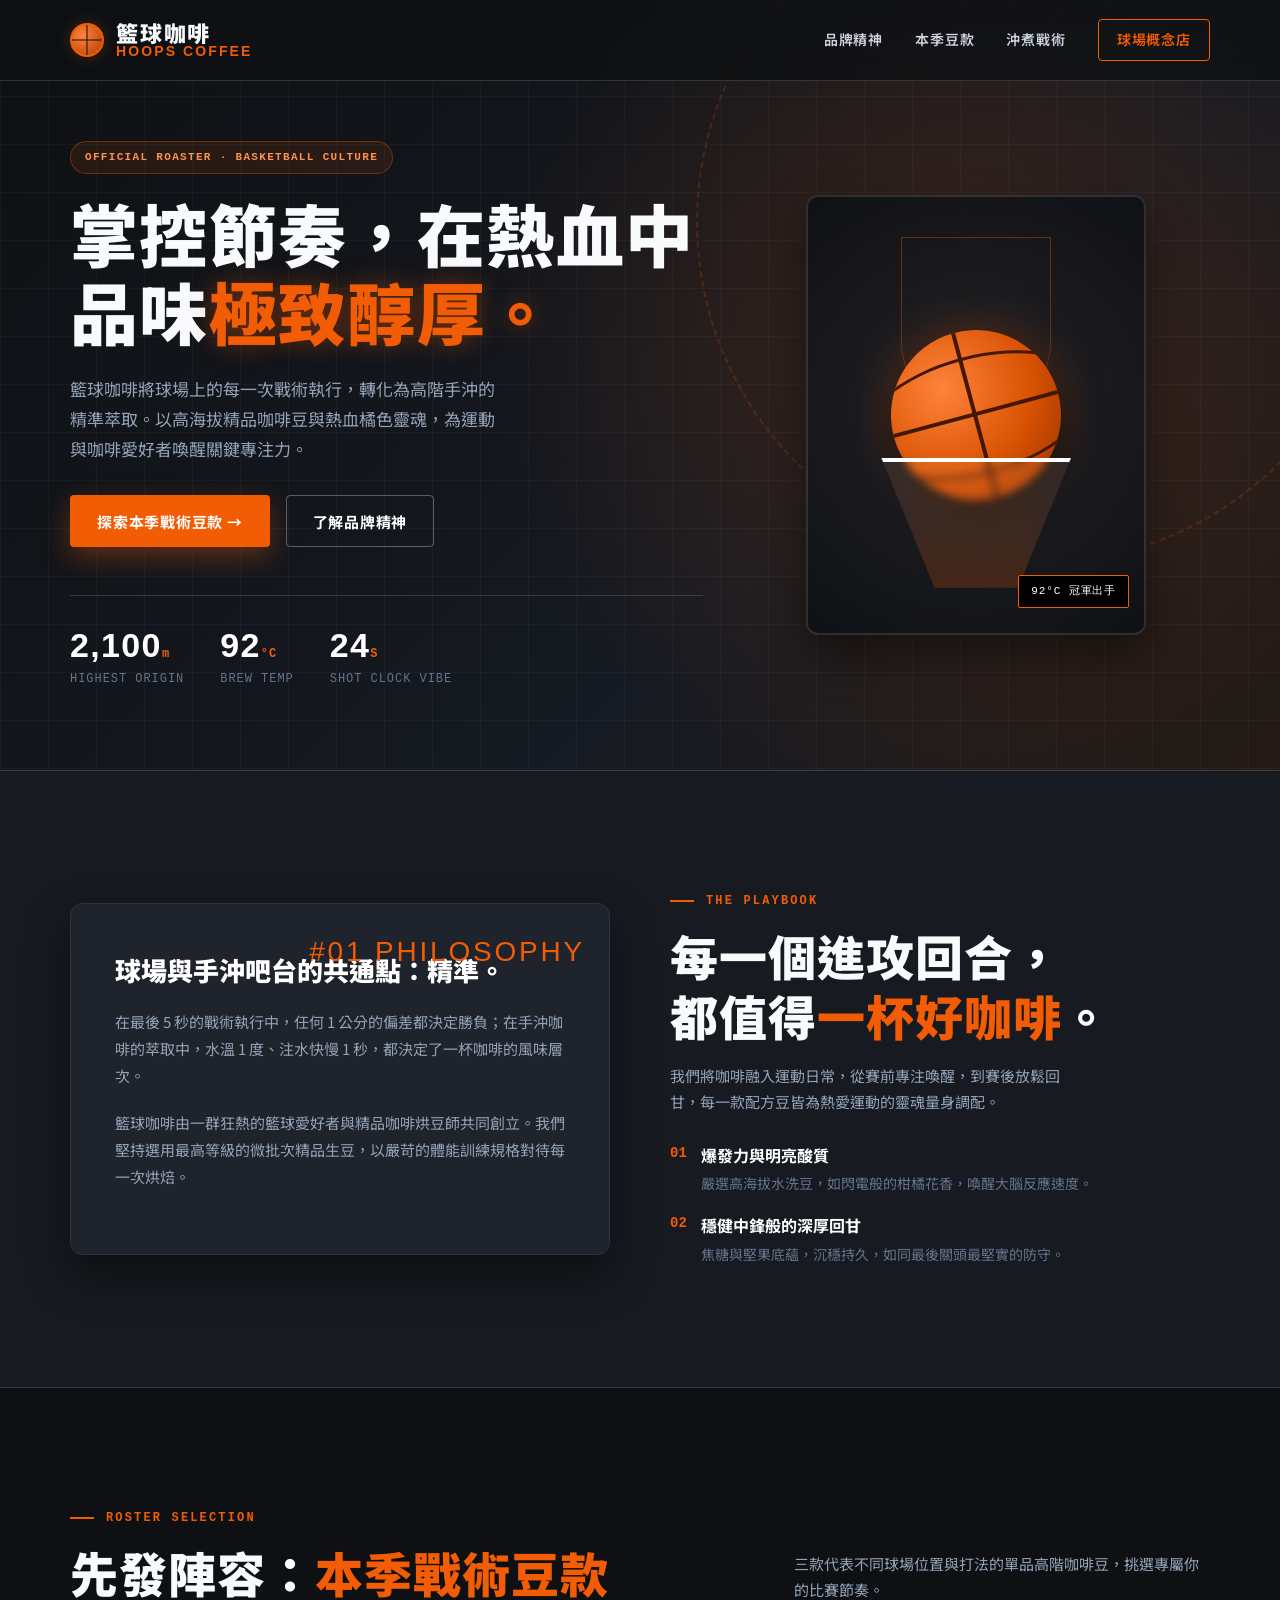
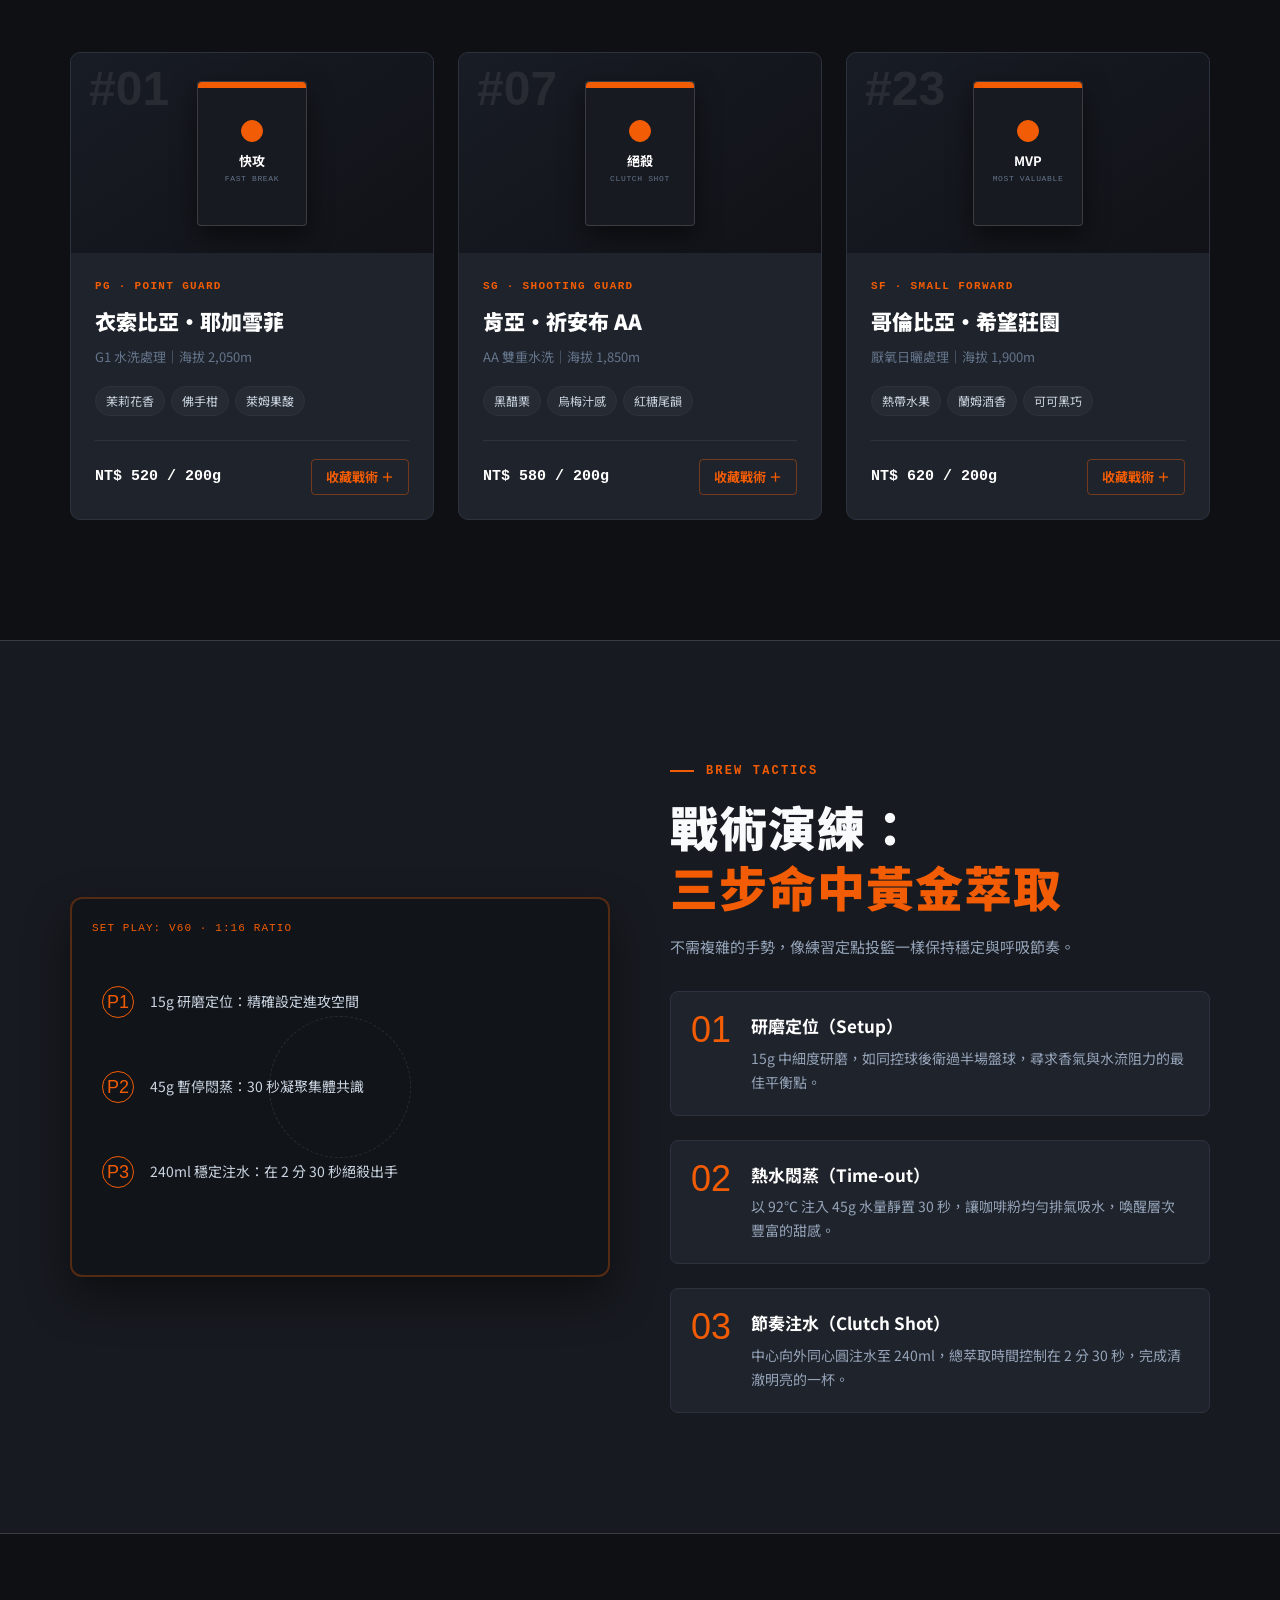
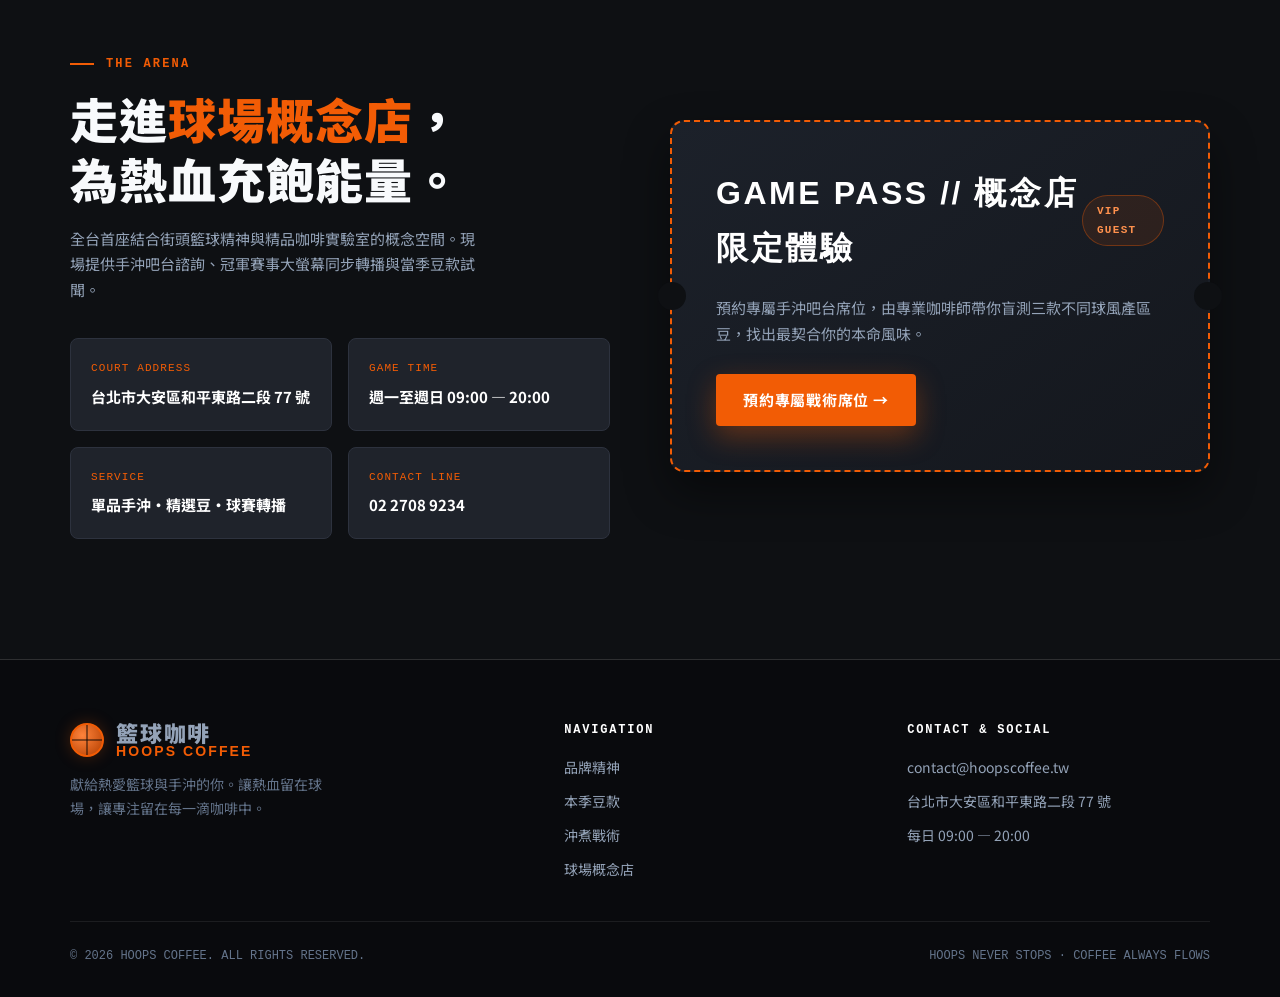
==== commit bc428f26: "1111" ====
--- a/onepage/index.html
+++ b/onepage/index.html
@@ -1,450 +1,1342 @@
-<!doctype html>
+<!DOCTYPE html>
 <html lang="zh-Hant">
 <head>
   <meta charset="UTF-8">
   <meta name="viewport" content="width=device-width, initial-scale=1.0">
-  <meta name="description" content="藍天咖啡，為手沖咖啡愛好者挑選當季精品咖啡豆，讓每一杯都清澈、明亮、值得細品。">
-  <title>藍天咖啡｜讓風味，慢慢抵達</title>
+  <meta name="description" content="籃球咖啡（HOOPS COFFEE）——結合熱血籃球精神與高階手沖精品豆。精準掌握烘焙與注水節奏，為運動與咖啡愛好者打造極致風味。">
+  <title>籃球咖啡 HOOPS COFFEE｜掌控節奏，熱血回甘</title>
   <link rel="preconnect" href="https://fonts.googleapis.com">
   <link rel="preconnect" href="https://fonts.gstatic.com" crossorigin>
-  <link href="https://fonts.googleapis.com/css2?family=Noto+Sans+TC:wght@400;500;600;700&family=Noto+Serif+TC:wght@600;700;800;900&family=Playfair+Display:wght@600;700&display=swap" rel="stylesheet">
+  <link href="https://fonts.googleapis.com/css2?family=DM+Mono:wght@400;500;700&family=Noto+Sans+TC:wght@400;500;700;900&family=Teko:wght@600;700&display=swap" rel="stylesheet">
   <style>
     :root {
-      --navy: #062742;
-      --blue: #0c5b95;
-      --sky: #75c6e8;
-      --mist: #eaf5f7;
-      --cream: #fbfaf6;
-      --ink: #122534;
-      --muted: #607482;
-      --line: #d7e4e8;
-      --sand: #e5b66b;
-      --shadow: 0 18px 50px rgba(6, 39, 66, .13);
+      --court-orange: #f25c05;
+      --orange-bright: #ff7728;
+      --orange-glow: rgba(242, 92, 5, 0.25);
+      --black-floor: #0e1013;
+      --charcoal: #171a20;
+      --card-bg: #1f232b;
+      --card-border: #2d323e;
+      --line-white: rgba(255, 255, 255, 0.15);
+      --text-main: #f8fafc;
+      --text-muted: #94a3b8;
+      --text-dim: #64748b;
+      --gold-leather: #e2a03f;
+      --shadow-drop: 0 20px 45px rgba(0, 0, 0, 0.45);
     }
 
     * { box-sizing: border-box; }
     html { scroll-behavior: smooth; }
     body {
       margin: 0;
-      color: var(--ink);
-      background: var(--cream);
-      font: 16px/1.7 "Noto Sans TC", sans-serif;
+      color: var(--text-main);
+      background: var(--black-floor);
+      font-family: "Noto Sans TC", sans-serif;
+      font-size: 16px;
+      line-height: 1.7;
       -webkit-font-smoothing: antialiased;
-    }
+      overflow-x: hidden;
+    }
+
     a { color: inherit; text-decoration: none; }
     button, input { font: inherit; }
     button { cursor: pointer; }
-    .wrap { width: min(1120px, calc(100% - 48px)); margin: 0 auto; }
+    .wrap { width: min(1140px, calc(100% - 48px)); margin: 0 auto; }
+
     .eyebrow {
       display: flex;
       align-items: center;
       gap: 12px;
-      margin: 0 0 18px;
-      color: var(--blue);
+      margin: 0 0 14px;
+      color: var(--court-orange);
+      font-family: "DM Mono", monospace;
+      font-size: 12px;
+      font-weight: 700;
+      letter-spacing: .18em;
+      text-transform: uppercase;
+    }
+    .eyebrow::before {
+      content: "";
+      width: 24px;
+      height: 2px;
+      background: var(--court-orange);
+    }
+
+    .section-title {
+      margin: 0;
+      font-size: clamp(32px, 4.2vw, 48px);
+      font-weight: 900;
+      line-height: 1.25;
+      letter-spacing: .02em;
+    }
+    .section-title span.orange { color: var(--court-orange); }
+
+    .section-desc {
+      max-width: 52ch;
+      margin: 18px 0 0;
+      color: var(--text-muted);
+      font-size: 15px;
+    }
+
+    /* Buttons */
+    .btn {
+      display: inline-flex;
+      align-items: center;
+      justify-content: center;
+      gap: 10px;
+      min-height: 52px;
+      padding: 12px 26px;
+      border: 1px solid transparent;
+      border-radius: 4px;
+      font-family: "Noto Sans TC", sans-serif;
+      font-size: 15px;
+      font-weight: 700;
+      letter-spacing: .05em;
+      transition: all .24s cubic-bezier(0.16, 1, 0.3, 1);
+    }
+    .btn:hover { transform: translateY(-3px); }
+    .btn:focus-visible, a:focus-visible, button:focus-visible {
+      outline: 3px solid var(--court-orange);
+      outline-offset: 4px;
+    }
+    .btn-orange {
+      color: #fff;
+      background: var(--court-orange);
+      box-shadow: 0 10px 28px rgba(242, 92, 5, 0.35);
+    }
+    .btn-orange:hover {
+      background: var(--orange-bright);
+      box-shadow: 0 14px 34px rgba(242, 92, 5, 0.5);
+    }
+    .btn-outline {
+      border-color: rgba(255, 255, 255, 0.3);
+      color: #fff;
+      background: transparent;
+    }
+    .btn-outline:hover {
+      border-color: #fff;
+      background: rgba(255, 255, 255, 0.08);
+    }
+
+    /* Header */
+    .header {
+      position: absolute;
+      top: 0;
+      left: 0;
+      z-index: 50;
+      width: 100%;
+      border-bottom: 1px solid var(--line-white);
+      background: rgba(14, 16, 19, 0.75);
+      backdrop-filter: blur(12px);
+    }
+    .nav {
+      display: flex;
+      align-items: center;
+      justify-content: space-between;
+      min-height: 80px;
+    }
+    .brand {
+      display: flex;
+      align-items: center;
+      gap: 12px;
+      font-size: 22px;
+      font-weight: 900;
+      letter-spacing: .08em;
+    }
+    .brand-icon {
+      position: relative;
+      display: grid;
+      width: 34px;
+      height: 34px;
+      place-items: center;
+      border: 2px solid var(--court-orange);
+      border-radius: 50%;
+      background: radial-gradient(circle at 35% 35%, #ff833b, #b33e00);
+      box-shadow: 0 0 16px var(--orange-glow);
+    }
+    .brand-icon::before {
+      content: "";
+      position: absolute;
+      width: 100%;
+      height: 2px;
+      background: rgba(0, 0, 0, 0.45);
+    }
+    .brand-icon::after {
+      content: "";
+      position: absolute;
+      width: 2px;
+      height: 100%;
+      background: rgba(0, 0, 0, 0.45);
+    }
+    .brand-text {
+      display: flex;
+      flex-direction: column;
+      line-height: 1.1;
+    }
+    .brand-text small {
+      color: var(--court-orange);
+      font-family: "Teko", sans-serif;
+      font-size: 14px;
+      letter-spacing: .15em;
+    }
+    .nav-links {
+      display: flex;
+      align-items: center;
+      gap: 32px;
+      font-size: 14px;
+      font-weight: 600;
+      letter-spacing: .06em;
+    }
+    .nav-links a {
+      position: relative;
+      padding: 6px 0;
+      color: #cbd5e1;
+      transition: color .2s;
+    }
+    .nav-links a:hover { color: #fff; }
+    .nav-links a:not(.nav-cta)::after {
+      content: "";
+      position: absolute;
+      bottom: 0;
+      left: 0;
+      width: 100%;
+      height: 2px;
+      background: var(--court-orange);
+      transform: scaleX(0);
+      transform-origin: right;
+      transition: transform .25s ease;
+    }
+    .nav-links a:not(.nav-cta):hover::after {
+      transform: scaleX(1);
+      transform-origin: left;
+    }
+    .nav-cta {
+      padding: 8px 18px !important;
+      border: 1px solid var(--court-orange);
+      border-radius: 4px;
+      color: var(--court-orange) !important;
+    }
+    .nav-cta:hover {
+      background: var(--court-orange);
+      color: #fff !important;
+    }
+    .menu-btn {
+      display: none;
+      padding: 8px;
+      border: 0;
+      color: #fff;
+      background: transparent;
+      font-size: 26px;
+    }
+
+    /* Hero */
+    .hero {
+      position: relative;
+      min-height: 740px;
+      padding: 140px 0 80px;
+      overflow: hidden;
+      background: linear-gradient(135deg, #0e1013 0%, #161a22 65%, #241a15 100%);
+    }
+    /* Court Grid Background */
+    .hero::before {
+      content: "";
+      position: absolute;
+      inset: 0;
+      background-image: 
+        radial-gradient(circle at 75% 45%, rgba(242, 92, 5, 0.18), transparent 45%),
+        linear-gradient(rgba(255, 255, 255, 0.03) 1px, transparent 1px),
+        linear-gradient(90deg, rgba(255, 255, 255, 0.03) 1px, transparent 1px);
+      background-size: 100% 100%, 48px 48px, 48px 48px;
+    }
+    /* Three-point arc */
+    .hero::after {
+      content: "";
+      position: absolute;
+      top: -120px;
+      right: -100px;
+      width: 680px;
+      height: 680px;
+      border: 2px dashed rgba(242, 92, 5, 0.2);
+      border-radius: 50%;
+      pointer-events: none;
+    }
+    .hero-grid {
+      position: relative;
+      z-index: 2;
+      display: grid;
+      grid-template-columns: 1.15fr .85fr;
+      gap: 40px;
+      align-items: center;
+      min-height: 520px;
+    }
+    .hero-badge {
+      display: inline-flex;
+      align-items: center;
+      gap: 8px;
+      padding: 6px 14px;
+      border: 1px solid rgba(242, 92, 5, 0.35);
+      border-radius: 30px;
+      background: rgba(242, 92, 5, 0.1);
+      color: #ff914d;
+      font-family: "DM Mono", monospace;
       font-size: 11px;
       font-weight: 700;
-      letter-spacing: .18em;
-    }
-    .eyebrow::before { width: 28px; height: 1px; background: currentColor; content: ""; }
-    .section-title {
-      margin: 0;
-      font: 800 clamp(30px, 4vw, 46px)/1.28 "Noto Serif TC", serif;
-      letter-spacing: .045em;
-    }
-    .text-blue { color: var(--blue); }
-    .button, .outline-link {
-      display: inline-flex;
-      min-height: 50px;
+      letter-spacing: .12em;
+    }
+    .hero h1 {
+      margin: 20px 0 0;
+      font-size: clamp(42px, 5.8vw, 68px);
+      font-weight: 900;
+      line-height: 1.15;
+      letter-spacing: .02em;
+    }
+    .hero h1 em {
+      font-style: normal;
+      color: var(--court-orange);
+      text-shadow: 0 0 24px rgba(242, 92, 5, 0.4);
+    }
+    .hero-lede {
+      max-width: 48ch;
+      margin: 24px 0 32px;
+      color: #94a3b8;
+      font-size: 17px;
+      line-height: 1.75;
+    }
+    .hero-actions {
+      display: flex;
+      flex-wrap: wrap;
+      gap: 16px;
+    }
+    .hero-stats {
+      display: flex;
+      gap: 36px;
+      margin-top: 48px;
+      padding-top: 32px;
+      border-top: 1px solid var(--line-white);
+    }
+    .stat-item b {
+      display: block;
+      color: #fff;
+      font-family: "Teko", sans-serif;
+      font-size: 34px;
+      line-height: 1;
+      letter-spacing: .04em;
+    }
+    .stat-item b span { color: var(--court-orange); }
+    .stat-item span {
+      color: var(--text-dim);
+      font-size: 12px;
+      font-family: "DM Mono", monospace;
+      letter-spacing: .08em;
+    }
+
+    /* Hero CSS Visual */
+    .hero-visual {
+      position: relative;
+      height: 480px;
+      display: flex;
       align-items: center;
       justify-content: center;
-      padding: 10px 23px;
-      border: 1px solid transparent;
+    }
+    /* Court Board */
+    .court-board {
+      position: absolute;
+      width: 340px;
+      height: 440px;
+      border: 2px solid rgba(255, 255, 255, 0.12);
+      border-radius: 12px;
+      background: radial-gradient(circle at 50% 50%, rgba(30, 34, 42, 0.8), rgba(15, 17, 21, 0.95));
+      box-shadow: var(--shadow-drop);
+      display: flex;
+      flex-direction: column;
+      align-items: center;
+      justify-content: center;
+    }
+    /* Key Area Lines */
+    .key-line {
+      position: absolute;
+      top: 40px;
+      width: 150px;
+      height: 180px;
+      border: 1px solid rgba(242, 92, 5, 0.35);
+      border-radius: 0 0 75px 75px;
+    }
+    /* Big Basketball */
+    .big-ball {
+      position: relative;
+      z-index: 3;
+      width: 170px;
+      height: 170px;
+      border-radius: 50%;
+      background: radial-gradient(circle at 35% 30%, #ff833b 0%, #d85202 55%, #8f2f00 100%);
+      box-shadow: 0 16px 36px rgba(0, 0, 0, 0.6), 0 0 45px rgba(242, 92, 5, 0.35);
+      overflow: hidden;
+      transform: rotate(-15deg);
+    }
+    .ball-groove-h {
+      position: absolute;
+      top: 48%;
+      left: -10%;
+      width: 120%;
+      height: 4px;
+      background: #441700;
+    }
+    .ball-groove-v {
+      position: absolute;
+      left: 48%;
+      top: -10%;
+      width: 4px;
+      height: 120%;
+      background: #441700;
+    }
+    .ball-rib-1 {
+      position: absolute;
+      top: 15%;
+      left: -20%;
+      width: 140%;
+      height: 70%;
+      border: 3px solid #441700;
+      border-radius: 50%;
+    }
+    /* V60 Dripper Outline Overlay */
+    .dripper-overlay {
+      position: absolute;
+      z-index: 4;
+      bottom: 45px;
+      width: 190px;
+      height: 130px;
+      border-top: 4px solid #fff;
+      border-left: 2px solid rgba(255, 255, 255, 0.5);
+      border-right: 2px solid rgba(255, 255, 255, 0.5);
+      clip-path: polygon(0 0, 100% 0, 72% 100%, 28% 100%);
+      background: linear-gradient(180deg, rgba(255, 255, 255, 0.08) 0%, rgba(242, 92, 5, 0.22) 100%);
+      backdrop-filter: blur(4px);
+    }
+    .tag-shot {
+      position: absolute;
+      bottom: 25px;
+      right: 15px;
+      z-index: 5;
+      padding: 6px 12px;
+      background: #000;
+      border: 1px solid var(--court-orange);
       border-radius: 2px;
+      color: #fff;
+      font-family: "DM Mono", monospace;
+      font-size: 11px;
+      letter-spacing: .08em;
+    }
+
+    /* Story Section */
+    .story {
+      padding: 120px 0;
+      background: var(--charcoal);
+      border-top: 1px solid var(--line-white);
+      border-bottom: 1px solid var(--line-white);
+    }
+    .story-grid {
+      display: grid;
+      grid-template-columns: 1fr 1fr;
+      gap: 60px;
+      align-items: center;
+    }
+    .story-card {
+      position: relative;
+      padding: 44px;
+      border: 1px solid var(--card-border);
+      border-radius: 12px;
+      background: var(--card-bg);
+      box-shadow: var(--shadow-drop);
+    }
+    .story-card-tag {
+      position: absolute;
+      top: 24px;
+      right: 24px;
+      color: var(--court-orange);
+      font-family: "Teko", sans-serif;
+      font-size: 28px;
+      letter-spacing: .1em;
+    }
+    .story-card h3 {
+      margin: 0 0 16px;
+      font-size: 26px;
+      font-weight: 900;
+      color: #fff;
+    }
+    .story-card p {
+      margin: 0 0 20px;
+      color: var(--text-muted);
+      font-size: 15px;
+      line-height: 1.8;
+    }
+    .philosophy-list {
+      margin: 28px 0 0;
+      padding: 0;
+      list-style: none;
+      display: grid;
+      gap: 16px;
+    }
+    .philosophy-list li {
+      display: flex;
+      align-items: flex-start;
+      gap: 14px;
+    }
+    .phil-num {
+      color: var(--court-orange);
+      font-family: "DM Mono", monospace;
       font-size: 14px;
       font-weight: 700;
-      letter-spacing: .04em;
-      transition: transform .25s ease, background-color .25s ease, color .25s ease, border-color .25s ease;
-    }
-    .button:hover, .outline-link:hover { transform: translateY(-2px); }
-    .button--sand { color: var(--navy); background: var(--sand); }
-    .button--sand:hover { background: #f1cb8b; }
-    .button--dark { color: var(--navy); background: #fff; }
-    .outline-link { border-color: rgba(255,255,255,.72); color: #fff; }
-    .outline-link:hover { color: var(--navy); background: #fff; }
-    :focus-visible { outline: 3px solid var(--sky); outline-offset: 4px; }
-
-    /* Header & hero */
-    .site-header { position: absolute; z-index: 20; top: 0; left: 0; width: 100%; border-bottom: 1px solid rgba(255,255,255,.28); }
-    .nav { min-height: 78px; display: flex; align-items: center; justify-content: space-between; gap: 20px; }
-    .brand { display: inline-flex; align-items: center; gap: 11px; color: #fff; }
-    .brand-mark { width: 29px; height: 29px; display: grid; place-items: center; border: 1px solid var(--sky); border-radius: 50%; color: var(--sky); font: 700 16px/1 "Playfair Display", serif; }
-    .brand-copy { display: grid; line-height: 1.05; }
-    .brand-copy strong { font-size: 13px; letter-spacing: .08em; }
-    .brand-copy small { margin-top: 4px; font-size: 8px; letter-spacing: .18em; opacity: .7; }
-    .nav-links { display: flex; align-items: center; gap: clamp(16px, 2.4vw, 31px); }
-    .nav-links a { position: relative; color: #fff; font-size: 13px; font-weight: 500; white-space: nowrap; }
-    .nav-links a:not(.nav-cta)::after { position: absolute; right: 0; bottom: -5px; left: auto; width: 0; height: 1px; background: var(--sky); content: ""; transition: width .25s ease; }
-    .nav-links a:not(.nav-cta):hover::after { right: auto; left: 0; width: 100%; }
-    .nav-links .nav-cta { padding: 8px 13px; border: 1px solid rgba(255,255,255,.72); }
-    .nav-links .nav-cta:hover { color: var(--navy); background: #fff; }
-    .menu-toggle { display: none; width: 42px; height: 42px; border: 1px solid rgba(255,255,255,.7); color: #fff; background: transparent; font-size: 23px; line-height: 1; }
-
-    .hero { position: relative; min-height: 704px; overflow: hidden; color: #fff; background: var(--navy); isolation: isolate; }
-    .hero::before { position: absolute; z-index: -2; top: -320px; right: -210px; width: 810px; height: 810px; border-radius: 50%; background: radial-gradient(circle, rgba(117,198,232,.38), rgba(12,91,149,.18) 38%, transparent 69%); content: ""; }
-    .hero::after { position: absolute; z-index: -1; right: 12%; bottom: -430px; width: 780px; height: 780px; border: 1px solid rgba(117,198,232,.18); border-radius: 50%; box-shadow: 0 0 0 65px rgba(117,198,232,.035), 0 0 0 154px rgba(117,198,232,.025); content: ""; }
-    .hero-grid { min-height: 704px; display: grid; grid-template-columns: 1.02fr .98fr; gap: 45px; align-items: center; padding: 122px 0 72px; }
-    .hero-copy { position: relative; z-index: 2; }
-    .hero .eyebrow { color: var(--sky); }
-    .hero h1 { max-width: 650px; margin: 0 0 23px; font: 800 clamp(42px, 5.5vw, 68px)/1.22 "Noto Serif TC", serif; letter-spacing: .05em; }
-    .hero h1 span { color: var(--sky); }
-    .hero-lede { max-width: 500px; margin: 0; color: rgba(255,255,255,.79); font-size: 16px; }
-    .hero-actions { display: flex; flex-wrap: wrap; gap: 12px; margin-top: 31px; }
-    .hero-note { margin: 31px 0 0; color: rgba(255,255,255,.55); font: 600 11px/1.5 "Playfair Display", serif; letter-spacing: .16em; }
-    .scroll-cue { position: absolute; bottom: 35px; left: 0; display: flex; align-items: center; gap: 10px; color: rgba(255,255,255,.63); font-size: 10px; font-weight: 600; letter-spacing: .18em; }
-    .scroll-cue::before { width: 38px; height: 1px; background: var(--sky); content: ""; }
-
-    .hero-art { position: relative; align-self: stretch; min-height: 470px; overflow: hidden; }
-    .hero-art .sun { position: absolute; top: 52px; right: 54px; width: clamp(138px, 18vw, 200px); aspect-ratio: 1; border-radius: 50%; background: #b9e8f5; box-shadow: 0 0 0 27px rgba(117,198,232,.09), 0 0 0 59px rgba(117,198,232,.045); }
-    .mountain { position: absolute; right: -11%; bottom: 6px; width: 116%; height: 260px; transform: skewY(-9deg); transform-origin: right bottom; background: linear-gradient(146deg, transparent 0 27%, rgba(61,145,184,.36) 27.3% 48%, rgba(17,97,143,.77) 48.3%); clip-path: polygon(0 62%, 28% 20%, 44% 57%, 68% 4%, 100% 57%, 100% 100%, 0 100%); }
-    .mountain--back { right: 13%; bottom: 98px; width: 108%; height: 220px; opacity: .46; transform: skewY(-4deg); background: #2a81ae; clip-path: polygon(0 84%, 31% 30%, 45% 62%, 66% 9%, 100% 66%, 100% 100%, 0 100%); }
-    .horizon { position: absolute; right: -4%; bottom: 0; width: 116%; height: 112px; background: linear-gradient(90deg, rgba(7,45,75,.5), #0d5684); transform: skewY(-4deg); }
-    .coffee-vessel { position: absolute; z-index: 4; right: 18%; bottom: 36px; width: 192px; height: 274px; filter: drop-shadow(18px 22px 14px rgba(0,0,0,.22)); }
-    .vessel-neck { position: absolute; top: 0; left: 62px; width: 68px; height: 42px; border: 7px solid #b3e2ef; border-bottom: 0; border-radius: 50% 50% 0 0; background: rgba(6,39,66,.62); }
-    .vessel-body { position: absolute; top: 33px; left: 18px; width: 150px; height: 212px; border: 7px solid #b3e2ef; border-radius: 31% 31% 42% 42% / 12% 12% 37% 37%; background: linear-gradient(90deg, rgba(30,112,151,.9), rgba(5,35,60,.9) 45%, rgba(83,167,198,.8)); overflow: hidden; }
-    .vessel-body::before { position: absolute; top: 15px; left: 0; width: 100%; height: 5px; background: rgba(197,237,244,.8); box-shadow: 0 48px rgba(197,237,244,.25), 0 95px rgba(197,237,244,.18), 0 145px rgba(197,237,244,.13); content: ""; }
-    .vessel-body::after { position: absolute; top: 5px; left: 48%; width: 24px; height: 200px; border-radius: 50%; background: rgba(218,247,251,.17); content: ""; }
-    .vessel-handle { position: absolute; right: 0; bottom: 49px; width: 62px; height: 98px; border: 10px solid #a9dce9; border-left: 0; border-radius: 0 53px 53px 0; }
-    .art-label { position: absolute; z-index: 5; right: 0; bottom: 64px; display: grid; gap: 3px; color: rgba(255,255,255,.73); font-size: 11px; letter-spacing: .1em; text-align: right; }
-    .art-label strong { color: var(--sky); font: 700 22px/1 "Playfair Display", serif; }
-
-    /* Story */
-    .story { padding: 118px 0; background: #fff; }
-    .story-grid { display: grid; grid-template-columns: .9fr 1.1fr; gap: clamp(45px, 8vw, 105px); align-items: center; }
-    .story-visual { position: relative; min-height: 416px; }
-    .seal { position: absolute; top: 0; left: 0; width: 310px; height: 310px; display: grid; place-items: center; border: 1px solid #a8d2df; border-radius: 50%; color: var(--blue); background: radial-gradient(circle at 35% 30%, #fff 0, #eaf6f8 68%, #d9edf1 100%); }
-    .seal::before, .seal::after { position: absolute; border: 1px solid rgba(12,91,149,.25); border-radius: 50%; content: ""; }
-    .seal::before { inset: 17px; }
-    .seal::after { inset: 44px; border-style: dashed; }
-    .seal-inner { position: relative; z-index: 1; display: grid; gap: 7px; text-align: center; }
-    .seal-inner b { font: 700 42px/1 "Playfair Display", serif; }
-    .seal-inner span { font-size: 13px; font-weight: 700; letter-spacing: .1em; }
-    .seal-inner small { font: 600 9px/1.5 "Playfair Display", serif; letter-spacing: .15em; }
-    .blue-note { position: absolute; right: 0; bottom: 0; width: 235px; padding: 27px 28px; color: #fff; background: var(--navy); box-shadow: var(--shadow); }
-    .blue-note .eyebrow { margin-bottom: 9px; color: var(--sky); font-size: 9px; }
-    .blue-note p { margin: 0; font: 700 20px/1.55 "Noto Serif TC", serif; letter-spacing: .05em; }
-    .story-copy p { margin: 19px 0 0; color: var(--muted); }
-    .inline-link { display: inline-flex; align-items: center; gap: 8px; margin-top: 24px; padding-bottom: 5px; border-bottom: 1px solid var(--blue); color: var(--blue); font-weight: 700; }
-    .inline-link:hover { color: var(--navy); }
-
-    /* Coffee collection */
-    .coffee { padding: 111px 0 120px; background: var(--mist); }
-    .section-heading { display: flex; align-items: end; justify-content: space-between; gap: 40px; margin-bottom: 39px; }
-    .section-heading p { max-width: 370px; margin: 0; color: var(--muted); }
-    .coffee-grid { display: grid; grid-template-columns: repeat(3, 1fr); gap: 19px; }
-    .coffee-card { position: relative; min-height: 384px; display: flex; flex-direction: column; overflow: hidden; padding: 30px; color: #fff; background: var(--navy); box-shadow: var(--shadow); }
-    .coffee-card:nth-child(2) { background: #106396; }
-    .coffee-card:nth-child(3) { background: #164c68; }
-    .coffee-card::after { position: absolute; right: -90px; bottom: -90px; width: 260px; height: 260px; border: 1px solid rgba(255,255,255,.24); border-radius: 50%; box-shadow: 0 0 0 27px rgba(255,255,255,.045), 0 0 0 65px rgba(255,255,255,.025); content: ""; }
-    .card-top, .coffee-card h3, .flavour, .card-footer { position: relative; z-index: 1; }
-    .card-top { color: var(--sky); font: 700 12px/1.3 "Playfair Display", serif; letter-spacing: .12em; }
-    .origin { margin: 25px 0 8px; color: rgba(255,255,255,.69); font-size: 10px; font-weight: 700; letter-spacing: .15em; }
-    .coffee-card h3 { margin: 0; font: 700 26px/1.38 "Noto Serif TC", serif; letter-spacing: .04em; }
-    .flavour { margin: 15px 0 0; color: rgba(255,255,255,.73); font-size: 14px; }
-    .card-footer { display: flex; align-items: end; justify-content: space-between; gap: 14px; margin-top: auto; }
-    .price { font: 700 15px/1.3 "Playfair Display", serif; letter-spacing: .04em; }
-    .save-coffee { padding: 0 0 5px; border: 0; border-bottom: 1px solid rgba(255,255,255,.72); color: #fff; background: transparent; font-size: 13px; font-weight: 700; white-space: nowrap; transition: color .2s, border-color .2s; }
-    .save-coffee:hover { border-color: var(--sand); color: var(--sand); }
-
-    /* Brew */
-    .brew { padding: 118px 0; background: #fff; }
-    .brew-grid { display: grid; grid-template-columns: .93fr 1.07fr; gap: clamp(42px, 8vw, 90px); align-items: center; }
-    .brew-art { position: relative; height: 414px; overflow: hidden; background: linear-gradient(136deg, #e3f4f7 0 48%, #f8fcfc 48% 100%); }
-    .brew-art::before { position: absolute; top: 37px; left: 35px; width: 68px; height: 41px; border-top: 1px solid #6cb4ce; border-bottom: 1px solid #6cb4ce; content: ""; }
-    .brew-art::after { position: absolute; top: 57px; left: 35px; width: 43px; border-top: 1px solid #6cb4ce; content: ""; }
-    .water-rings { position: absolute; top: 67px; left: 50%; width: 245px; height: 245px; border: 1px solid rgba(12,91,149,.27); border-radius: 50%; transform: translateX(-50%); box-shadow: 0 0 0 30px rgba(117,198,232,.12), 0 0 0 74px rgba(117,198,232,.065); }
-    .water-rings::before { position: absolute; top: 18px; left: 50%; width: 1px; height: 58px; background: #6bb8d1; content: ""; transform: translateX(-50%); }
-    .dripper { position: absolute; z-index: 2; top: 134px; left: 50%; width: 147px; height: 151px; border: 7px solid var(--blue); border-top: 0; background: linear-gradient(130deg, rgba(255,255,255,.85), rgba(117,198,232,.25)); clip-path: polygon(0 0, 100% 0, 74% 100%, 26% 100%); transform: translateX(-50%); }
-    .dripper::after { position: absolute; right: 32px; bottom: 19px; left: 32px; height: 33px; border-top: 2px solid rgba(12,91,149,.55); border-bottom: 2px solid rgba(12,91,149,.35); content: ""; }
-    .carafe { position: absolute; z-index: 1; bottom: 56px; left: 50%; width: 139px; height: 106px; border: 6px solid var(--blue); border-radius: 16px 16px 45% 45%; background: rgba(117,198,232,.23); transform: translateX(-50%); }
-    .carafe::before { position: absolute; top: -28px; left: 29px; width: 70px; height: 28px; border: 6px solid var(--blue); border-bottom: 0; border-radius: 50% 50% 0 0; content: ""; }
-    .brew-caption { position: absolute; right: 24px; bottom: 19px; color: var(--blue); text-align: right; }
-    .brew-caption span { display: block; font: 700 11px/1.5 "Playfair Display", serif; letter-spacing: .12em; }
-    .brew-caption strong { font: 700 24px/1.1 "Playfair Display", serif; }
-    .brew-copy > p { margin: 18px 0 25px; color: var(--muted); }
-    .brew-steps { border-top: 1px solid var(--line); }
-    .brew-step { display: grid; grid-template-columns: 52px 1fr; gap: 15px; padding: 18px 0; border-bottom: 1px solid var(--line); }
-    .step-number { color: var(--blue); font: 700 24px/1 "Playfair Display", serif; }
-    .brew-step h3 { margin: 0; font: 700 16px/1.5 "Noto Serif TC", serif; }
-    .brew-step p { margin: 4px 0 0; color: var(--muted); font-size: 14px; }
-
-    /* Subscribe and footer */
-    .visit { position: relative; overflow: hidden; padding: 108px 0 113px; color: #fff; text-align: center; background: var(--navy); }
-    .visit::before, .visit::after { position: absolute; width: 390px; height: 390px; border: 1px solid rgba(117,198,232,.17); border-radius: 50%; content: ""; }
-    .visit::before { top: -245px; left: -153px; box-shadow: 0 0 0 45px rgba(117,198,232,.035); }
-    .visit::after { right: -170px; bottom: -260px; box-shadow: 0 0 0 50px rgba(117,198,232,.035); }
-    .visit .wrap { position: relative; z-index: 1; max-width: 715px; }
-    .visit .eyebrow { justify-content: center; color: var(--sky); }
-    .visit h2 { margin: 0; font: 800 clamp(30px, 4vw, 46px)/1.3 "Noto Serif TC", serif; letter-spacing: .045em; }
-    .visit p { max-width: 510px; margin: 19px auto 29px; color: rgba(255,255,255,.72); }
-    .subscribe-form { display: flex; min-height: 58px; border: 1px solid rgba(255,255,255,.62); }
-    .subscribe-form input { min-width: 0; flex: 1; padding: 0 18px; border: 0; color: #fff; outline: none; background: transparent; }
-    .subscribe-form input::placeholder { color: rgba(255,255,255,.56); }
-    .subscribe-form button { padding: 0 23px; border: 0; color: var(--navy); background: var(--sand); font-size: 14px; font-weight: 700; white-space: nowrap; transition: background .2s; }
-    .subscribe-form button:hover { background: #f1cb8b; }
-    .site-footer { padding: 66px 0 23px; color: rgba(255,255,255,.68); background: #031c31; }
-    .footer-grid { display: grid; grid-template-columns: 1.45fr .8fr 1fr; gap: 55px; padding-bottom: 48px; }
-    .footer-brand .brand { margin-bottom: 16px; }
-    .footer-brand p { max-width: 330px; margin: 0; font-size: 14px; }
-    .footer-title { margin: 0 0 14px; color: var(--sky); font-size: 11px; font-weight: 700; letter-spacing: .18em; }
-    .footer-links { display: grid; gap: 8px; font-size: 14px; }
-    .footer-links a:hover { color: var(--sky); }
-    .footer-links address { font-style: normal; }
-    .footer-bottom { display: flex; justify-content: space-between; gap: 20px; padding-top: 20px; border-top: 1px solid rgba(255,255,255,.17); color: rgba(255,255,255,.44); font: 600 10px/1.5 "Playfair Display", serif; letter-spacing: .1em; }
-
-    .toast { position: fixed; z-index: 50; right: 22px; bottom: 22px; max-width: min(370px, calc(100vw - 44px)); padding: 14px 18px; border-left: 3px solid var(--sand); color: #fff; background: var(--navy); box-shadow: var(--shadow); font-size: 14px; opacity: 0; pointer-events: none; transform: translateY(12px); transition: opacity .25s ease, transform .25s ease; }
-    .toast.show { opacity: 1; transform: translateY(0); }
-    .reveal { opacity: 0; transform: translateY(18px); transition: opacity .65s ease, transform .65s ease; }
-    .reveal.visible { opacity: 1; transform: translateY(0); }
-
-    @media (max-width: 820px) {
-      .menu-toggle { display: grid; place-items: center; }
-      .nav { position: relative; }
-      .nav-links { position: absolute; top: 78px; right: -24px; left: -24px; max-height: 0; display: grid; gap: 0; overflow: hidden; background: #05233c; transition: max-height .35s ease; }
-      .nav-links.open { max-height: 300px; border-top: 1px solid rgba(255,255,255,.16); }
-      .nav-links a { display: block; padding: 13px 24px; }
-      .nav-links .nav-cta { margin: 5px 24px 15px; padding: 10px 13px; text-align: center; }
-      .hero { min-height: 710px; }
-      .hero-grid { min-height: 710px; grid-template-columns: 1fr; gap: 0; padding: 118px 0 43px; }
-      .hero-art { min-height: 276px; margin-top: -9px; }
-      .hero-art .sun { top: 19px; right: 20%; width: 130px; }
-      .mountain { height: 180px; }
-      .mountain--back { bottom: 69px; height: 150px; }
-      .coffee-vessel { right: 17%; bottom: -12px; transform: scale(.72); transform-origin: bottom right; }
-      .art-label { display: none; }
-      .scroll-cue { display: none; }
-      .story-grid, .brew-grid { grid-template-columns: 1fr; }
-      .story-visual { max-width: 525px; width: 100%; min-height: 400px; }
+      line-height: 1.6;
+    }
+    .phil-text b { display: block; color: #fff; font-size: 16px; }
+    .phil-text span { color: var(--text-dim); font-size: 14px; }
+
+    /* Coffee Selection Section */
+    .coffee {
+      padding: 120px 0;
+      background: var(--black-floor);
+    }
+    .coffee-head {
+      display: flex;
+      align-items: flex-end;
+      justify-content: space-between;
+      gap: 30px;
+      margin-bottom: 50px;
+    }
+    .coffee-grid {
+      display: grid;
+      grid-template-columns: repeat(3, 1fr);
+      gap: 24px;
+    }
+    .coffee-card {
+      position: relative;
+      display: flex;
+      flex-direction: column;
+      border: 1px solid var(--card-border);
+      border-radius: 10px;
+      background: var(--card-bg);
+      overflow: hidden;
+      transition: all .28s ease;
+    }
+    .coffee-card:hover {
+      transform: translateY(-8px);
+      border-color: rgba(242, 92, 5, 0.45);
+      box-shadow: 0 16px 36px rgba(0, 0, 0, 0.6), 0 0 20px rgba(242, 92, 5, 0.15);
+    }
+    .card-top {
+      position: relative;
+      height: 200px;
+      background: linear-gradient(145deg, #181c24, #101217);
+      display: flex;
+      align-items: center;
+      justify-content: center;
+      overflow: hidden;
+    }
+    .jersey-number {
+      position: absolute;
+      top: 12px;
+      left: 18px;
+      font-family: "Teko", sans-serif;
+      font-size: 48px;
+      font-weight: 700;
+      color: rgba(255, 255, 255, 0.08);
+      line-height: 1;
+    }
+    /* Bag Visual */
+    .bag-visual {
+      position: relative;
+      width: 110px;
+      height: 145px;
+      border-radius: 4px;
+      background: var(--charcoal);
+      border: 1px solid rgba(255, 255, 255, 0.15);
+      box-shadow: 0 10px 24px rgba(0, 0, 0, 0.5);
+      display: flex;
+      flex-direction: column;
+      align-items: center;
+      justify-content: center;
+      padding: 12px;
+      text-align: center;
+    }
+    .bag-visual::before {
+      content: "";
+      position: absolute;
+      top: 0;
+      left: 0;
+      right: 0;
+      height: 6px;
+      background: var(--court-orange);
+      border-radius: 4px 4px 0 0;
+    }
+    .bag-logo {
+      width: 22px;
+      height: 22px;
+      border: 1px solid var(--court-orange);
+      border-radius: 50%;
+      margin-bottom: 8px;
+      background: var(--court-orange);
+    }
+    .bag-title {
+      font-size: 13px;
+      font-weight: 700;
+      color: #fff;
+    }
+    .bag-sub {
+      color: var(--text-dim);
+      font-family: "DM Mono", monospace;
+      font-size: 8px;
+      letter-spacing: .08em;
+    }
+
+    .card-content {
+      display: flex;
+      flex-direction: column;
+      flex: 1;
+      padding: 24px;
+    }
+    .card-role {
+      color: var(--court-orange);
+      font-family: "DM Mono", monospace;
+      font-size: 11px;
+      font-weight: 700;
+      letter-spacing: .12em;
+    }
+    .card-title {
+      margin: 8px 0 6px;
+      font-size: 21px;
+      font-weight: 900;
+      color: #fff;
+    }
+    .card-origin {
+      margin: 0;
+      color: var(--text-dim);
+      font-size: 13px;
+    }
+    .tag-group {
+      display: flex;
+      flex-wrap: wrap;
+      gap: 6px;
+      margin: 18px 0 24px;
+    }
+    .flavor-tag {
+      padding: 4px 10px;
+      border: 1px solid var(--card-border);
+      border-radius: 20px;
+      background: rgba(255, 255, 255, 0.03);
+      color: #cbd5e1;
+      font-size: 12px;
+    }
+    .card-bottom {
+      display: flex;
+      align-items: center;
+      justify-content: space-between;
+      margin-top: auto;
+      padding-top: 18px;
+      border-top: 1px solid var(--card-border);
+    }
+    .card-price {
+      font-family: "DM Mono", monospace;
+      font-size: 15px;
+      font-weight: 700;
+      color: #fff;
+    }
+    .btn-collect {
+      padding: 6px 14px;
+      border: 1px solid rgba(242, 92, 5, 0.4);
+      border-radius: 4px;
+      color: var(--court-orange);
+      background: transparent;
+      font-size: 13px;
+      font-weight: 700;
+      transition: all .2s;
+    }
+    .btn-collect:hover {
+      background: var(--court-orange);
+      color: #fff;
+      box-shadow: 0 4px 12px rgba(242, 92, 5, 0.35);
+    }
+
+    /* Brew Tactics Section */
+    .brew {
+      padding: 120px 0;
+      background: var(--charcoal);
+      border-top: 1px solid var(--line-white);
+      border-bottom: 1px solid var(--line-white);
+    }
+    .brew-grid {
+      display: grid;
+      grid-template-columns: 1fr 1fr;
+      gap: 60px;
+      align-items: center;
+    }
+    /* Tactical Board Graphic */
+    .tactical-board {
+      position: relative;
+      height: 380px;
+      border: 2px solid rgba(242, 92, 5, 0.3);
+      border-radius: 12px;
+      background: #111419;
+      box-shadow: var(--shadow-drop);
+      padding: 24px;
+      overflow: hidden;
+    }
+    .tactical-board::before {
+      content: "";
+      position: absolute;
+      top: 50%;
+      left: 50%;
+      width: 140px;
+      height: 140px;
+      border: 1px dashed rgba(255, 255, 255, 0.1);
+      border-radius: 50%;
+      transform: translate(-50%, -50%);
+    }
+    .tactics-param {
+      position: absolute;
+      top: 20px;
+      left: 20px;
+      font-family: "DM Mono", monospace;
+      font-size: 11px;
+      color: var(--court-orange);
+      letter-spacing: .1em;
+    }
+    .tactics-play {
+      position: absolute;
+      inset: 60px 30px;
+      display: flex;
+      flex-direction: column;
+      justify-content: space-around;
+    }
+    .play-row {
+      display: flex;
+      align-items: center;
+      gap: 16px;
+      color: #cbd5e1;
+      font-size: 14px;
+    }
+    .play-icon {
+      width: 32px;
+      height: 32px;
+      display: grid;
+      place-items: center;
+      border: 1px solid var(--court-orange);
+      border-radius: 50%;
+      color: var(--court-orange);
+      font-family: "Teko", sans-serif;
+      font-size: 18px;
+    }
+    .brew-steps {
+      display: grid;
+      gap: 24px;
+      margin: 32px 0 0;
+    }
+    .step-card {
+      display: flex;
+      gap: 20px;
+      padding: 20px;
+      border: 1px solid var(--card-border);
+      border-radius: 8px;
+      background: var(--card-bg);
+    }
+    .step-badge {
+      color: var(--court-orange);
+      font-family: "Teko", sans-serif;
+      font-size: 36px;
+      line-height: 1;
+    }
+    .step-body h4 {
+      margin: 0 0 6px;
+      font-size: 17px;
+      color: #fff;
+    }
+    .step-body p {
+      margin: 0;
+      color: var(--text-muted);
+      font-size: 14px;
+    }
+
+    /* Arena & Visit Section */
+    .visit {
+      padding: 120px 0;
+      background: var(--black-floor);
+    }
+    .visit-grid {
+      display: grid;
+      grid-template-columns: 1fr 1fr;
+      gap: 60px;
+      align-items: center;
+    }
+    .arena-info {
+      display: grid;
+      grid-template-columns: 1fr 1fr;
+      gap: 16px;
+      margin-top: 36px;
+    }
+    .arena-box {
+      padding: 20px;
+      border: 1px solid var(--card-border);
+      border-radius: 8px;
+      background: var(--card-bg);
+    }
+    .arena-box small {
+      display: block;
+      color: var(--court-orange);
+      font-family: "DM Mono", monospace;
+      font-size: 11px;
+      letter-spacing: .1em;
+      margin-bottom: 6px;
+    }
+    .arena-box p {
+      margin: 0;
+      font-size: 15px;
+      color: #fff;
+      font-weight: 700;
+    }
+    .ticket-card {
+      position: relative;
+      padding: 44px;
+      border: 2px dashed var(--court-orange);
+      border-radius: 14px;
+      background: linear-gradient(145deg, #1c212a, #14171d);
+      box-shadow: var(--shadow-drop);
+    }
+    .ticket-card::before, .ticket-card::after {
+      content: "";
+      position: absolute;
+      top: 50%;
+      width: 28px;
+      height: 28px;
+      border-radius: 50%;
+      background: var(--black-floor);
+      transform: translateY(-50%);
+    }
+    .ticket-card::before { left: -14px; }
+    .ticket-card::after { right: -14px; }
+    .ticket-header {
+      display: flex;
+      align-items: center;
+      justify-content: space-between;
+      margin-bottom: 20px;
+    }
+    .ticket-title {
+      font-family: "Teko", sans-serif;
+      font-size: 32px;
+      color: #fff;
+      letter-spacing: .08em;
+      margin: 0;
+    }
+    .ticket-desc {
+      color: var(--text-muted);
+      font-size: 15px;
+      margin: 0 0 28px;
+      line-height: 1.7;
+    }
+
+    /* Footer */
+    .footer {
+      padding: 60px 0 30px;
+      border-top: 1px solid var(--line-white);
+      background: #090a0d;
+      color: var(--text-muted);
+      font-size: 14px;
+    }
+    .footer-grid {
+      display: grid;
+      grid-template-columns: 1.5fr 1fr 1fr;
+      gap: 40px;
+      margin-bottom: 40px;
+    }
+    .footer-brand p {
+      max-width: 32ch;
+      margin: 14px 0 0;
+      color: var(--text-dim);
+      font-size: 14px;
+    }
+    .footer-heading {
+      color: #fff;
+      font-family: "DM Mono", monospace;
+      font-size: 12px;
+      font-weight: 700;
+      letter-spacing: .15em;
+      margin: 0 0 16px;
+    }
+    .footer-list {
+      margin: 0;
+      padding: 0;
+      list-style: none;
+    }
+    .footer-list li + li { margin-top: 10px; }
+    .footer-list a:hover { color: var(--court-orange); }
+    .footer-bottom {
+      display: flex;
+      align-items: center;
+      justify-content: space-between;
+      padding-top: 24px;
+      border-top: 1px solid rgba(255, 255, 255, 0.08);
+      color: var(--text-dim);
+      font-size: 12px;
+      font-family: "DM Mono", monospace;
+    }
+
+    /* Toast */
+    .toast {
+      position: fixed;
+      right: 24px;
+      bottom: 24px;
+      z-index: 100;
+      max-width: 360px;
+      padding: 14px 20px;
+      border-left: 4px solid var(--court-orange);
+      border-radius: 4px;
+      background: #171b22;
+      color: #fff;
+      font-size: 14px;
+      box-shadow: 0 18px 40px rgba(0, 0, 0, 0.6);
+      opacity: 0;
+      transform: translateY(16px);
+      pointer-events: none;
+      transition: all .24s ease;
+    }
+    .toast.show {
+      opacity: 1;
+      transform: translateY(0);
+    }
+
+    /* Reveal */
+    .reveal {
+      opacity: 0;
+      transform: translateY(22px);
+      transition: opacity .65s ease, transform .65s ease;
+    }
+    .reveal.in {
+      opacity: 1;
+      transform: translateY(0);
+    }
+
+    /* RWD */
+    @media (max-width: 860px) {
+      .menu-btn { display: block; }
+      .nav-links {
+        position: absolute;
+        top: 80px;
+        left: 0;
+        right: 0;
+        max-height: 0;
+        overflow: hidden;
+        flex-direction: column;
+        align-items: stretch;
+        gap: 0;
+        background: #13161c;
+        border-top: 1px solid var(--line-white);
+        transition: max-height .3s ease;
+      }
+      .nav-links.open { max-height: 320px; }
+      .nav-links a { padding: 14px 24px; border-bottom: 1px solid rgba(255, 255, 255, 0.06); }
+      .nav-links .nav-cta { margin: 12px 24px; text-align: center; }
+      .hero-grid, .story-grid, .brew-grid, .visit-grid { grid-template-columns: 1fr; }
+      .hero-visual { height: 380px; }
       .coffee-grid { grid-template-columns: repeat(2, 1fr); }
-      .coffee-card:nth-child(3) { grid-column: span 2; }
-      .footer-grid { grid-template-columns: 1fr 1fr; }
-      .footer-brand { grid-column: 1 / -1; }
-    }
-    @media (max-width: 560px) {
-      .wrap { width: calc(100% - 34px); }
-      .nav-links { right: -17px; left: -17px; }
-      .hero { min-height: 680px; }
-      .hero-grid { min-height: 680px; padding-top: 106px; }
-      .hero h1 { font-size: 40px; }
-      .hero-lede { font-size: 14px; }
-      .hero-actions { gap: 9px; margin-top: 24px; }
-      .hero-actions .button, .hero-actions .outline-link { min-height: 46px; padding: 8px 15px; font-size: 13px; }
-      .hero-note { margin-top: 21px; }
-      .hero-art { min-height: 219px; }
-      .hero-art .sun { width: 92px; }
-      .coffee-vessel { right: 5%; bottom: -48px; transform: scale(.57); }
-      .story, .coffee, .brew { padding: 76px 0; }
-      .seal { width: 245px; height: 245px; }
-      .seal-inner b { font-size: 35px; }
-      .story-visual { min-height: 347px; }
-      .blue-note { width: 185px; padding: 20px; }
-      .blue-note p { font-size: 16px; }
-      .section-heading { display: block; margin-bottom: 28px; }
-      .section-heading p { margin-top: 14px; font-size: 14px; }
+      .coffee-card:last-child { grid-column: span 2; }
+      .footer-grid { grid-template-columns: 1fr; }
+    }
+
+    @media (max-width: 580px) {
+      .wrap { width: calc(100% - 32px); }
+      .hero { padding: 110px 0 60px; min-height: 620px; }
+      .hero h1 { font-size: 38px; }
+      .hero-stats { gap: 20px; }
+      .hero-visual { display: none; }
       .coffee-grid { grid-template-columns: 1fr; }
-      .coffee-card, .coffee-card:nth-child(3) { min-height: 330px; grid-column: auto; }
-      .coffee-card { padding: 25px; }
-      .brew-art { height: 310px; }
-      .water-rings { top: 45px; width: 178px; height: 178px; box-shadow: 0 0 0 23px rgba(117,198,232,.12), 0 0 0 53px rgba(117,198,232,.065); }
-      .dripper { top: 95px; transform: translateX(-50%) scale(.75); }
-      .carafe { bottom: 37px; transform: translateX(-50%) scale(.75); }
-      .visit { padding: 76px 0; }
-      .subscribe-form { display: grid; gap: 0; border: 0; }
-      .subscribe-form input { min-height: 54px; border: 1px solid rgba(255,255,255,.62); }
-      .subscribe-form button { min-height: 54px; margin-top: 10px; }
-      .footer-grid { grid-template-columns: 1fr; gap: 33px; }
-      .footer-brand { grid-column: auto; }
-      .footer-bottom { display: grid; gap: 8px; }
-    }
+      .coffee-card:last-child { grid-column: auto; }
+      .arena-info { grid-template-columns: 1fr; }
+      .story, .coffee, .brew, .visit { padding: 80px 0; }
+      .footer-bottom { flex-direction: column; gap: 8px; text-align: center; }
+    }
+
     @media (prefers-reduced-motion: reduce) {
       html { scroll-behavior: auto; }
-      *, *::before, *::after { transition-duration: .01ms !important; animation-duration: .01ms !important; animation-iteration-count: 1 !important; }
+      *, *::before, *::after { transition-duration: .01ms !important; animation-duration: .01ms !important; }
       .reveal { opacity: 1; transform: none; }
     }
   </style>
 </head>
 <body>
-  <header class="site-header" id="top">
-    <nav class="nav wrap" aria-label="主要導覽">
-      <a class="brand" href="#top" aria-label="回到藍天咖啡首頁">
-        <span class="brand-mark" aria-hidden="true">B</span>
-        <span class="brand-copy"><strong>藍天咖啡</strong><small>BLUE SKY COFFEE</small></span>
+  <!-- Header -->
+  <header class="header" id="top">
+    <div class="wrap nav">
+      <a class="brand" href="#top" aria-label="回到籃球咖啡首頁">
+        <span class="brand-icon" aria-hidden="true"></span>
+        <span class="brand-text">
+          籃球咖啡
+          <small>HOOPS COFFEE</small>
+        </span>
       </a>
-      <button class="menu-toggle" type="button" aria-controls="navLinks" aria-expanded="false" aria-label="開啟導覽選單">☰</button>
-      <div class="nav-links" id="navLinks">
-        <a href="#story">我們的故事</a>
-        <a href="#coffee">本季選豆</a>
-        <a href="#brew">沖煮日常</a>
-        <a class="nav-cta" href="#visit">訂閱風味通信</a>
-      </div>
-    </nav>
+      <button class="menu-btn" type="button" aria-label="開啟導覽選單" aria-expanded="false" aria-controls="navLinks">☰</button>
+      <nav class="nav-links" id="navLinks" aria-label="主要導覽">
+        <a href="#story">品牌精神</a>
+        <a href="#coffee">本季豆款</a>
+        <a href="#brew">沖煮戰術</a>
+        <a class="nav-cta" href="#visit">球場概念店</a>
+      </nav>
+    </div>
   </header>
 
   <main>
-    <section class="hero" aria-labelledby="heroTitle">
+    <!-- Hero Section -->
+    <section class="hero">
       <div class="wrap hero-grid">
-        <div class="hero-copy">
-          <p class="eyebrow">HAND BREWED · SLOWLY ROASTED</p>
-          <h1 id="heroTitle">讓風味，在<span>藍天</span>下慢慢抵達。</h1>
-          <p class="hero-lede">藍天咖啡為喜歡手沖的您，挑選值得細品的單一產區咖啡豆。從第一縷花香，到最後一口回甘，每一杯都有屬於自己的晴朗天氣。</p>
+        <div class="reveal">
+          <span class="hero-badge">OFFICIAL ROASTER · BASKETBALL CULTURE</span>
+          <h1>掌控節奏，在熱血中<br>品味<em>極致醇厚。</em></h1>
+          <p class="hero-lede">籃球咖啡將球場上的每一次戰術執行，轉化為高階手沖的精準萃取。以高海拔精品咖啡豆與熱血橘色靈魂，為運動與咖啡愛好者喚醒關鍵專注力。</p>
           <div class="hero-actions">
-            <a class="button button--sand" href="#coffee">探索本季咖啡豆 →</a>
-            <a class="outline-link" href="#story">認識藍天</a>
+            <a class="btn btn-orange" href="#coffee">探索本季戰術豆款 →</a>
+            <a class="btn btn-outline" href="#story">了解品牌精神</a>
           </div>
-          <p class="hero-note">TAIPEI · TAIWAN · EST. 2025</p>
-          <span class="scroll-cue">SCROLL TO DISCOVER</span>
+          <div class="hero-stats">
+            <div class="stat-item">
+              <b>2,100<span>m</span></b>
+              <span>HIGHEST ORIGIN</span>
+            </div>
+            <div class="stat-item">
+              <b>92<span>°C</span></b>
+              <span>BREW TEMP</span>
+            </div>
+            <div class="stat-item">
+              <b>24<span>S</span></b>
+              <span>SHOT CLOCK VIBE</span>
+            </div>
+          </div>
         </div>
-        <div class="hero-art" aria-hidden="true">
-          <div class="sun"></div>
-          <div class="mountain mountain--back"></div>
-          <div class="mountain"></div>
-          <div class="horizon"></div>
-          <div class="coffee-vessel"><div class="vessel-neck"></div><div class="vessel-body"></div><div class="vessel-handle"></div></div>
-          <div class="art-label"><strong>92°C</strong><span>理想水溫</span><span>細細喚醒香氣</span></div>
+
+        <div class="hero-visual reveal" aria-hidden="true">
+          <div class="court-board">
+            <div class="key-line"></div>
+            <div class="big-ball">
+              <div class="ball-groove-h"></div>
+              <div class="ball-groove-v"></div>
+              <div class="ball-rib-1"></div>
+            </div>
+            <div class="dripper-overlay"></div>
+            <div class="tag-shot">92°C 冠軍出手</div>
+          </div>
         </div>
       </div>
     </section>
 
-    <section class="story" id="story" aria-labelledby="storyTitle">
+    <!-- Story Section -->
+    <section class="story" id="story">
       <div class="wrap story-grid">
-        <div class="story-visual reveal" aria-hidden="true">
-          <div class="seal"><div class="seal-inner"><b>B</b><span>慢一點，更清楚。</span><small>LET THE FLAVOUR SPEAK</small></div></div>
-          <aside class="blue-note"><p class="eyebrow">BLUE SKY NOTE</p><p>一杯好咖啡，從來不是匆忙完成的事。</p></aside>
+        <div class="story-card reveal">
+          <span class="story-card-tag">#01 PHILOSOPHY</span>
+          <h3>球場與手沖吧台的共通點：精準。</h3>
+          <p>在最後 5 秒的戰術執行中，任何 1 公分的偏差都決定勝負；在手沖咖啡的萃取中，水溫 1 度、注水快慢 1 秒，都決定了一杯咖啡的風味層次。</p>
+          <p>籃球咖啡由一群狂熱的籃球愛好者與精品咖啡烘豆師共同創立。我們堅持選用最高等級的微批次精品生豆，以嚴苛的體能訓練規格對待每一次烘焙。</p>
         </div>
-        <div class="story-copy reveal">
-          <p class="eyebrow">OUR PHILOSOPHY</p>
-          <h2 class="section-title" id="storyTitle">在一杯之間，看見產地的<span class="text-blue">晴朗</span>。</h2>
-          <p>我們相信，精品咖啡的美好不該被複雜掩蓋。以小批次烘焙留住豆子的個性，再用穩定、誠實的手沖，讓風土與時間在杯中變得清晰。</p>
-          <p>給懂得放慢腳步的人，也給每一個想重新認識咖啡的人。</p>
-          <a class="inline-link" href="#brew">看看我們如何沖煮 <span aria-hidden="true">→</span></a>
+
+        <div class="reveal">
+          <p class="eyebrow">THE PLAYBOOK</p>
+          <h2 class="section-title">每一個進攻回合，<br>都值得<span class="orange">一杯好咖啡</span>。</h2>
+          <p class="section-desc">我們將咖啡融入運動日常，從賽前專注喚醒，到賽後放鬆回甘，每一款配方豆皆為熱愛運動的靈魂量身調配。</p>
+          <ul class="philosophy-list">
+            <li>
+              <span class="phil-num">01</span>
+              <div class="phil-text">
+                <b>爆發力與明亮酸質</b>
+                <span>嚴選高海拔水洗豆，如閃電般的柑橘花香，喚醒大腦反應速度。</span>
+              </div>
+            </li>
+            <li>
+              <span class="phil-num">02</span>
+              <div class="phil-text">
+                <b>穩健中鋒般的深厚回甘</b>
+                <span>焦糖與堅果底蘊，沉穩持久，如同最後關頭最堅實的防守。</span>
+              </div>
+            </li>
+          </ul>
         </div>
       </div>
     </section>
 
-    <section class="coffee" id="coffee" aria-labelledby="coffeeTitle">
+    <!-- Coffee Selection Section -->
+    <section class="coffee" id="coffee">
       <div class="wrap">
-        <div class="section-heading reveal">
-          <div><p class="eyebrow">SEASONAL SELECTION</p><h2 class="section-title" id="coffeeTitle">今天，想喝哪一片<span class="text-blue">藍天</span>？</h2></div>
-          <p>三款當季單品，為不同的晨光、午後與靜夜而選。</p>
+        <div class="coffee-head reveal">
+          <div>
+            <p class="eyebrow">ROSTER SELECTION</p>
+            <h2 class="section-title">先發陣容：<span class="orange">本季戰術豆款</span></h2>
+          </div>
+          <p class="section-desc">三款代表不同球場位置與打法的單品高階咖啡豆，挑選專屬你的比賽節奏。</p>
         </div>
+
         <div class="coffee-grid">
+          <!-- Card 1 -->
           <article class="coffee-card reveal">
-            <div class="card-top">01 / BRIGHT</div><p class="origin">ETHIOPIA · YIRGACHEFFE</p><h3>衣索比亞・耶加雪菲</h3><p class="flavour">白花、佛手柑、蜂蜜</p>
-            <div class="card-footer"><span class="price">NT$ 520 / 200g</span><button class="save-coffee" type="button" data-coffee="衣索比亞・耶加雪菲">加入收藏 ＋</button></div>
+            <div class="card-top">
+              <span class="jersey-number">#01</span>
+              <div class="bag-visual">
+                <span class="bag-logo"></span>
+                <span class="bag-title">快攻</span>
+                <span class="bag-sub">FAST BREAK</span>
+              </div>
+            </div>
+            <div class="card-content">
+              <span class="card-role">PG · POINT GUARD</span>
+              <h3 class="card-title">衣索比亞・耶加雪菲</h3>
+              <p class="card-origin">G1 水洗處理｜海拔 2,050m</p>
+              <div class="tag-group">
+                <span class="flavor-tag">茉莉花香</span>
+                <span class="flavor-tag">佛手柑</span>
+                <span class="flavor-tag">萊姆果酸</span>
+              </div>
+              <div class="card-bottom">
+                <span class="card-price">NT$ 520 / 200g</span>
+                <button class="btn-collect" type="button" data-coffee="衣索比亞・耶加雪菲（快攻）">收藏戰術 ＋</button>
+              </div>
+            </div>
           </article>
+
+          <!-- Card 2 -->
           <article class="coffee-card reveal">
-            <div class="card-top">02 / JUICY</div><p class="origin">KENYA · KIRINYAGA</p><h3>肯亞・祈安布</h3><p class="flavour">黑醋栗、洛神、葡萄柚</p>
-            <div class="card-footer"><span class="price">NT$ 580 / 200g</span><button class="save-coffee" type="button" data-coffee="肯亞・祈安布">加入收藏 ＋</button></div>
+            <div class="card-top">
+              <span class="jersey-number">#07</span>
+              <div class="bag-visual">
+                <span class="bag-logo"></span>
+                <span class="bag-title">絕殺</span>
+                <span class="bag-sub">CLUTCH SHOT</span>
+              </div>
+            </div>
+            <div class="card-content">
+              <span class="card-role">SG · SHOOTING GUARD</span>
+              <h3 class="card-title">肯亞・祈安布 AA</h3>
+              <p class="card-origin">AA 雙重水洗｜海拔 1,850m</p>
+              <div class="tag-group">
+                <span class="flavor-tag">黑醋栗</span>
+                <span class="flavor-tag">烏梅汁感</span>
+                <span class="flavor-tag">紅糖尾韻</span>
+              </div>
+              <div class="card-bottom">
+                <span class="card-price">NT$ 580 / 200g</span>
+                <button class="btn-collect" type="button" data-coffee="肯亞・祈安布 AA（絕殺）">收藏戰術 ＋</button>
+              </div>
+            </div>
           </article>
+
+          <!-- Card 3 -->
           <article class="coffee-card reveal">
-            <div class="card-top">03 / ROUND</div><p class="origin">COLOMBIA · HUILA</p><h3>哥倫比亞・慧蘭</h3><p class="flavour">黃桃、焦糖、可可尾韻</p>
-            <div class="card-footer"><span class="price">NT$ 460 / 200g</span><button class="save-coffee" type="button" data-coffee="哥倫比亞・慧蘭">加入收藏 ＋</button></div>
+            <div class="card-top">
+              <span class="jersey-number">#23</span>
+              <div class="bag-visual">
+                <span class="bag-logo"></span>
+                <span class="bag-title">MVP</span>
+                <span class="bag-sub">MOST VALUABLE</span>
+              </div>
+            </div>
+            <div class="card-content">
+              <span class="card-role">SF · SMALL FORWARD</span>
+              <h3 class="card-title">哥倫比亞・希望莊園</h3>
+              <p class="card-origin">厭氧日曬處理｜海拔 1,900m</p>
+              <div class="tag-group">
+                <span class="flavor-tag">熱帶水果</span>
+                <span class="flavor-tag">蘭姆酒香</span>
+                <span class="flavor-tag">可可黑巧</span>
+              </div>
+              <div class="card-bottom">
+                <span class="card-price">NT$ 620 / 200g</span>
+                <button class="btn-collect" type="button" data-coffee="哥倫比亞・希望莊園（MVP）">收藏戰術 ＋</button>
+              </div>
+            </div>
           </article>
         </div>
       </div>
     </section>
 
-    <section class="brew" id="brew" aria-labelledby="brewTitle">
+    <!-- Brew Tactics Section -->
+    <section class="brew" id="brew">
       <div class="wrap brew-grid">
-        <div class="brew-art reveal" aria-hidden="true"><div class="water-rings"></div><div class="dripper"></div><div class="carafe"></div><div class="brew-caption"><span>V60 / 15G : 240ML</span><strong>2'45''</strong></div></div>
-        <div class="brew-copy reveal">
-          <p class="eyebrow">A QUIET RITUAL</p>
-          <h2 class="section-title" id="brewTitle">把時間交給水，讓咖啡說<span class="text-blue">自己的話</span>。</h2>
-          <p>不需要繁複儀式，只要三個安靜的步驟。每一個參數，都是為了讓你更靠近豆子原本的樣子。</p>
+        <div class="tactical-board reveal" aria-hidden="true">
+          <span class="tactics-param">SET PLAY: V60 · 1:16 RATIO</span>
+          <div class="tactics-play">
+            <div class="play-row">
+              <span class="play-icon">P1</span>
+              <span>15g 研磨定位：精確設定進攻空間</span>
+            </div>
+            <div class="play-row">
+              <span class="play-icon">P2</span>
+              <span>45g 暫停悶蒸：30 秒凝聚集體共識</span>
+            </div>
+            <div class="play-row">
+              <span class="play-icon">P3</span>
+              <span>240ml 穩定注水：在 2 分 30 秒絕殺出手</span>
+            </div>
+          </div>
+        </div>
+
+        <div class="reveal">
+          <p class="eyebrow">BREW TACTICS</p>
+          <h2 class="section-title">戰術演練：<br><span class="orange">三步命中黃金萃取</span></h2>
+          <p class="section-desc">不需複雜的手勢，像練習定點投籃一樣保持穩定與呼吸節奏。</p>
           <div class="brew-steps">
-            <div class="brew-step"><span class="step-number">01</span><div><h3>研磨，先聞見期待</h3><p>15g 中細研磨，讓香氣從指尖開始展開。</p></div></div>
-            <div class="brew-step"><span class="step-number">02</span><div><h3>悶蒸，等待第一個呼吸</h3><p>以 92°C 熱水浸潤 30 秒，喚醒甜感與層次。</p></div></div>
-            <div class="brew-step"><span class="step-number">03</span><div><h3>注水，保持自己的節奏</h3><p>穩定畫圈，讓 240ml 的清澈在 2 分 45 秒完成。</p></div></div>
+            <div class="step-card">
+              <div class="step-badge">01</div>
+              <div class="step-body">
+                <h4>研磨定位（Setup）</h4>
+                <p>15g 中細度研磨，如同控球後衛過半場盤球，尋求香氣與水流阻力的最佳平衡點。</p>
+              </div>
+            </div>
+            <div class="step-card">
+              <div class="step-badge">02</div>
+              <div class="step-body">
+                <h4>熱水悶蒸（Time-out）</h4>
+                <p>以 92°C 注入 45g 水量靜置 30 秒，讓咖啡粉均勻排氣吸水，喚醒層次豐富的甜感。</p>
+              </div>
+            </div>
+            <div class="step-card">
+              <div class="step-badge">03</div>
+              <div class="step-body">
+                <h4>節奏注水（Clutch Shot）</h4>
+                <p>中心向外同心圓注水至 240ml，總萃取時間控制在 2 分 30 秒，完成清澈明亮的一杯。</p>
+              </div>
+            </div>
           </div>
         </div>
       </div>
     </section>
 
-    <section class="visit" id="visit" aria-labelledby="visitTitle">
-      <div class="wrap reveal">
-        <p class="eyebrow">THE BLUE SKY LETTER</p>
-        <h2 id="visitTitle">把下一杯好咖啡，寄到你的日常裡。</h2>
-        <p>每月一封風味通信，分享新豆、沖煮靈感與只給會員的小小驚喜。</p>
-        <form class="subscribe-form" id="subscribeForm">
-          <input type="email" aria-label="電子郵件地址" placeholder="your@email.com" required>
-          <button type="submit">訂閱風味通信</button>
-        </form>
+    <!-- Arena & Visit Section -->
+    <section class="visit" id="visit">
+      <div class="wrap visit-grid">
+        <div class="reveal">
+          <p class="eyebrow">THE ARENA</p>
+          <h2 class="section-title">走進<span class="orange">球場概念店</span>，<br>為熱血充飽能量。</h2>
+          <p class="section-desc">全台首座結合街頭籃球精神與精品咖啡實驗室的概念空間。現場提供手沖吧台諮詢、冠軍賽事大螢幕同步轉播與當季豆款試聞。</p>
+          <div class="arena-info">
+            <div class="arena-box">
+              <small>COURT ADDRESS</small>
+              <p>台北市大安區和平東路二段 77 號</p>
+            </div>
+            <div class="arena-box">
+              <small>GAME TIME</small>
+              <p>週一至週日 09:00 — 20:00</p>
+            </div>
+            <div class="arena-box">
+              <small>SERVICE</small>
+              <p>單品手沖・精選豆・球賽轉播</p>
+            </div>
+            <div class="arena-box">
+              <small>CONTACT LINE</small>
+              <p>02 2708 9234</p>
+            </div>
+          </div>
+        </div>
+
+        <div class="ticket-card reveal">
+          <div class="ticket-header">
+            <h3 class="ticket-title">GAME PASS // 概念店限定體驗</h3>
+            <span class="hero-badge">VIP GUEST</span>
+          </div>
+          <p class="ticket-desc">預約專屬手沖吧台席位，由專業咖啡師帶你盲測三款不同球風產區豆，找出最契合你的本命風味。</p>
+          <a class="btn btn-orange" href="mailto:contact@hoopscoffee.tw?subject=預約球場概念店手沖體驗">預約專屬戰術席位 →</a>
+        </div>
       </div>
     </section>
   </main>
 
-  <footer class="site-footer">
-    <div class="wrap footer-grid">
-      <div class="footer-brand"><a class="brand" href="#top" aria-label="回到藍天咖啡首頁"><span class="brand-mark" aria-hidden="true">B</span><span class="brand-copy"><strong>藍天咖啡</strong><small>BLUE SKY COFFEE</small></span></a><p>為喜愛手沖咖啡的你，留下一段慢慢品味、微微放晴的時間。</p></div>
-      <div><p class="footer-title">網站主題</p><div class="footer-links"><a href="#story">我們的故事</a><a href="#coffee">本季選豆</a><a href="#brew">沖煮日常</a></div></div>
-      <div><p class="footer-title">聯絡我們</p><div class="footer-links"><a href="mailto:hello@bluesky.coffee">hello@bluesky.coffee</a><address>台中市西屯區僑光路 100 號</address><span>每日 10:00 — 19:00</span></div></div>
+  <!-- Footer -->
+  <footer class="footer">
+    <div class="wrap">
+      <div class="footer-grid">
+        <div class="footer-brand">
+          <a class="brand" href="#top">
+            <span class="brand-icon" aria-hidden="true"></span>
+            <span class="brand-text">
+              籃球咖啡
+              <small>HOOPS COFFEE</small>
+            </span>
+          </a>
+          <p>獻給熱愛籃球與手沖的你。讓熱血留在球場，讓專注留在每一滴咖啡中。</p>
+        </div>
+        <div>
+          <p class="footer-heading">NAVIGATION</p>
+          <ul class="footer-list">
+            <li><a href="#story">品牌精神</a></li>
+            <li><a href="#coffee">本季豆款</a></li>
+            <li><a href="#brew">沖煮戰術</a></li>
+            <li><a href="#visit">球場概念店</a></li>
+          </ul>
+        </div>
+        <div>
+          <p class="footer-heading">CONTACT & SOCIAL</p>
+          <ul class="footer-list">
+            <li><a href="mailto:contact@hoopscoffee.tw">contact@hoopscoffee.tw</a></li>
+            <li>台北市大安區和平東路二段 77 號</li>
+            <li>每日 09:00 — 20:00</li>
+          </ul>
+        </div>
+      </div>
+      <div class="footer-bottom">
+        <span>© 2026 HOOPS COFFEE. ALL RIGHTS RESERVED.</span>
+        <span>HOOPS NEVER STOPS · COFFEE ALWAYS FLOWS</span>
+      </div>
     </div>
-    <div class="wrap footer-bottom"><span>© 2025 BLUE SKY COFFEE. ALL RIGHTS RESERVED.</span><span>BREW SLOW · LIVE BRIGHT</span></div>
   </footer>
-  <div class="toast" role="status" aria-live="polite"></div>
-
+
+  <!-- Toast Notification -->
+  <div class="toast" id="toast" role="status" aria-live="polite"></div>
+
+  <!-- JavaScript -->
   <script>
-    (() => {
-      const menuButton = document.querySelector('.menu-toggle');
-      const navLinks = document.querySelector('.nav-links');
-      const toast = document.querySelector('.toast');
-      let toastTimer;
-
-      const closeMenu = () => {
+    // Mobile Navigation Toggle
+    const menuBtn = document.querySelector('.menu-btn');
+    const navLinks = document.getElementById('navLinks');
+    menuBtn.addEventListener('click', () => {
+      const open = navLinks.classList.toggle('open');
+      menuBtn.setAttribute('aria-expanded', String(open));
+      menuBtn.setAttribute('aria-label', open ? '關閉導覽選單' : '開啟導覽選單');
+      menuBtn.textContent = open ? '×' : '☰';
+    });
+    navLinks.querySelectorAll('a').forEach(link => {
+      link.addEventListener('click', () => {
         navLinks.classList.remove('open');
-        menuButton.setAttribute('aria-expanded', 'false');
-        menuButton.setAttribute('aria-label', '開啟導覽選單');
-        menuButton.textContent = '☰';
-      };
-      menuButton.addEventListener('click', () => {
-        const opening = !navLinks.classList.contains('open');
-        navLinks.classList.toggle('open', opening);
-        menuButton.setAttribute('aria-expanded', String(opening));
-        menuButton.setAttribute('aria-label', opening ? '關閉導覽選單' : '開啟導覽選單');
-        menuButton.textContent = opening ? '×' : '☰';
+        menuBtn.setAttribute('aria-expanded', 'false');
+        menuBtn.setAttribute('aria-label', '開啟導覽選單');
+        menuBtn.textContent = '☰';
       });
-      navLinks.querySelectorAll('a').forEach(link => link.addEventListener('click', closeMenu));
-
-      const showToast = message => {
-        clearTimeout(toastTimer);
-        toast.textContent = message;
-        toast.classList.add('show');
-        toastTimer = setTimeout(() => toast.classList.remove('show'), 2600);
-      };
-      document.querySelectorAll('[data-coffee]').forEach(button => {
-        button.addEventListener('click', () => showToast(`已將「${button.dataset.coffee}」加入你的收藏。`));
+    });
+
+    // Toast Interaction for Collecting Coffee
+    const toast = document.getElementById('toast');
+    let toastTimer;
+    function showToast(msg) {
+      window.clearTimeout(toastTimer);
+      toast.textContent = msg;
+      toast.classList.add('show');
+      toastTimer = window.setTimeout(() => {
+        toast.classList.remove('show');
+      }, 2600);
+    }
+    document.querySelectorAll('[data-coffee]').forEach(btn => {
+      btn.addEventListener('click', () => {
+        showToast(`已將「${btn.dataset.coffee}」加入戰術板收藏！`);
       });
-      document.querySelector('#subscribeForm').addEventListener('submit', event => {
-        event.preventDefault();
-        event.currentTarget.reset();
-        showToast('謝謝訂閱，下一封晴朗的風味通信即將寄出。');
-      });
-
-      const revealItems = document.querySelectorAll('.reveal');
-      const reducedMotion = window.matchMedia('(prefers-reduced-motion: reduce)').matches;
-      if (!('IntersectionObserver' in window) || reducedMotion) {
-        revealItems.forEach(item => item.classList.add('visible'));
-      } else {
-        const observer = new IntersectionObserver(entries => {
-          entries.forEach(entry => {
-            if (entry.isIntersecting) {
-              entry.target.classList.add('visible');
-              observer.unobserve(entry.target);
-            }
-          });
-        }, { threshold: .12 });
-        revealItems.forEach(item => observer.observe(item));
-      }
-    })();
+    });
+
+    // Scroll Reveal Animation with Reduced Motion Support
+    const prefersReducedMotion = window.matchMedia('(prefers-reduced-motion: reduce)').matches;
+    const revealElements = document.querySelectorAll('.reveal');
+    if (prefersReducedMotion || !('IntersectionObserver' in window)) {
+      revealElements.forEach(el => el.classList.add('in'));
+    } else {
+      const observer = new IntersectionObserver((entries) => {
+        entries.forEach(entry => {
+          if (entry.isIntersecting) {
+            entry.target.classList.add('in');
+            observer.unobserve(entry.target);
+          }
+        });
+      }, { threshold: 0.12 });
+      revealElements.forEach(el => observer.observe(el));
+    }
   </script>
 </body>
 </html>
